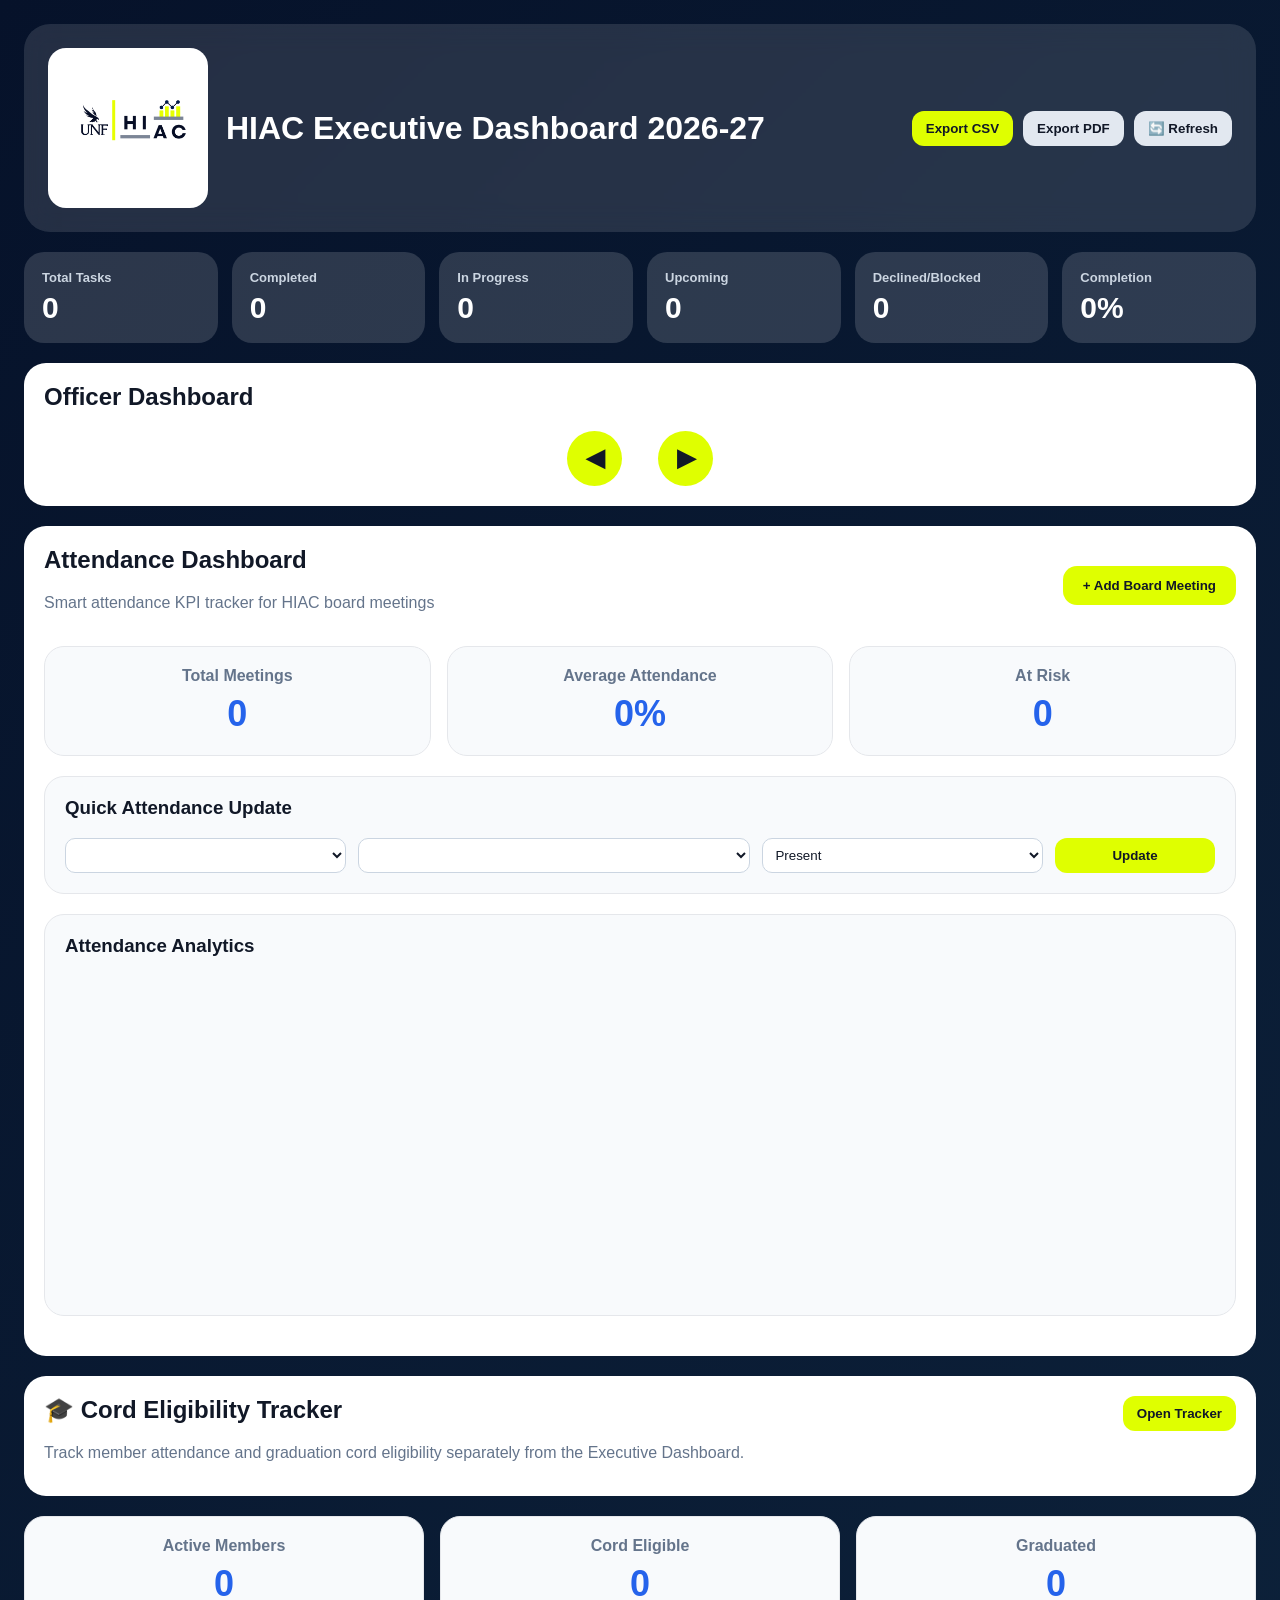
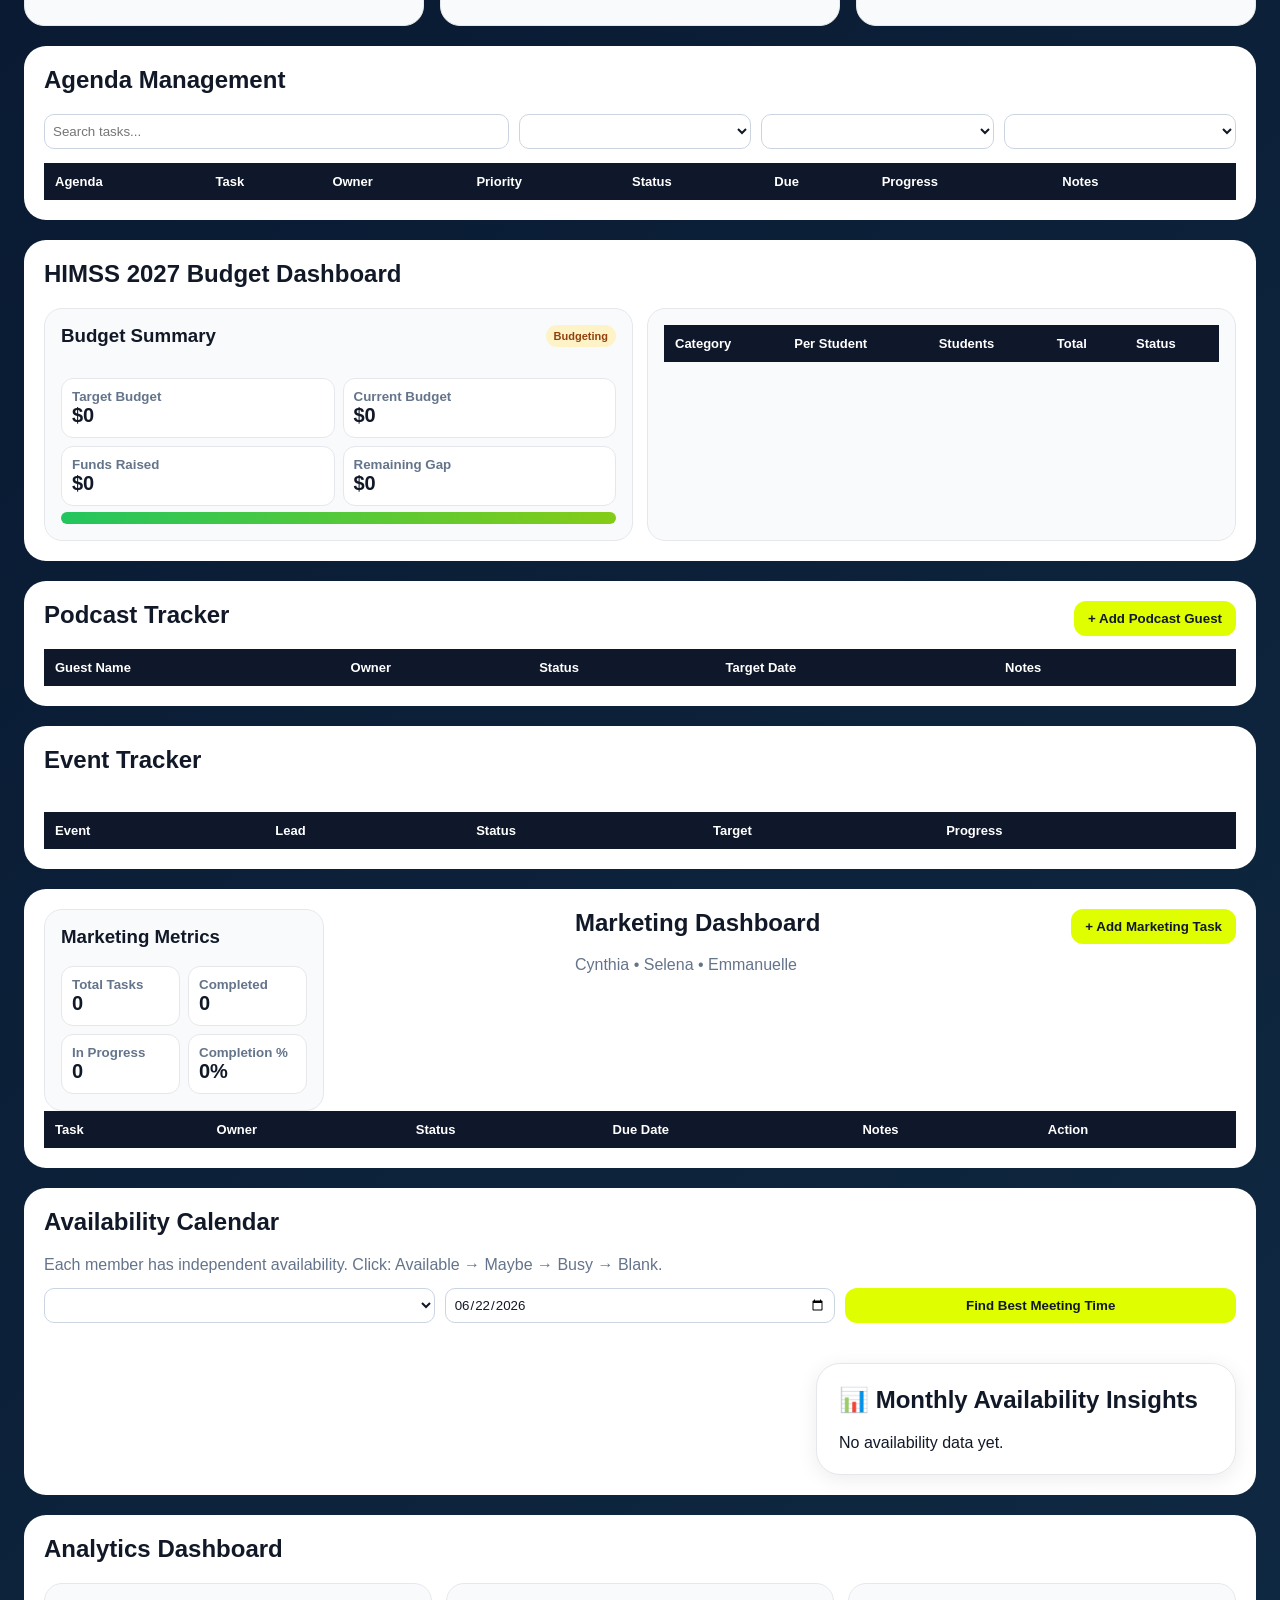
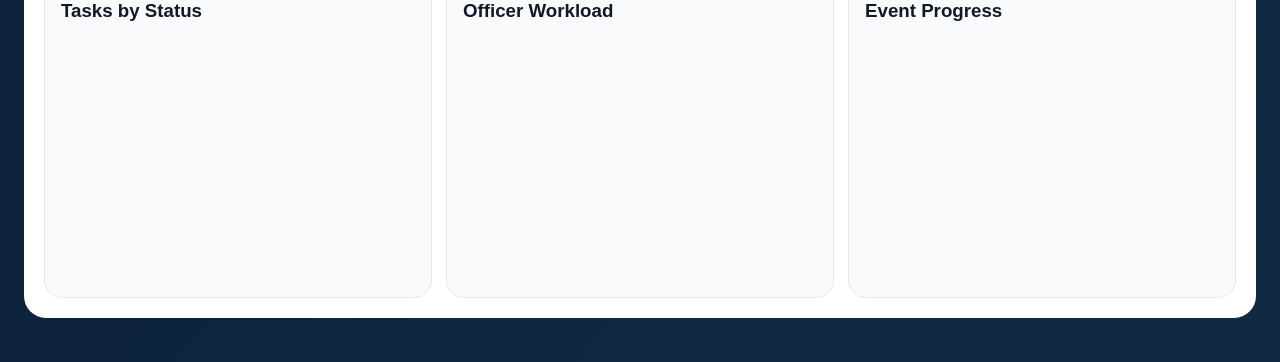
==== index.html @ 5af37a62 "Update index.html" ====
<!DOCTYPE html>
<html>
<head>
<meta charset="UTF-8">
<title>HIAC Executive Dashboard 2026-27</title>
<meta name="viewport" content="width=device-width, initial-scale=1.0">


<style>
:root{
--navy:#06122a;
--navy2:#102a43;
--lime:#dfff00;
--green:#16a34a;
--orange:#f59e0b;
--red:#dc2626;
--blue:#2563eb;
--purple:#7c3aed;
--light:#f8fafc;
--border:#e5e7eb;
--text:#111827;
--muted:#64748b;
}

*{
box-sizing:border-box;
font-family:Segoe UI,Arial,sans-serif;
}

html,
body{
width:100%;
overflow-x:hidden;
}

body{
margin:0;
padding:24px;
background:linear-gradient(135deg,var(--navy),var(--navy2));
color:white;
}

.header{
display:flex;
justify-content:space-between;
align-items:center;
gap:20px;
background:rgba(255,255,255,.12);
border-radius:26px;
padding:24px;
margin-bottom:20px;
backdrop-filter:blur(14px);
}

.brand{
display:flex;
align-items:center;
gap:18px;
}

.logo-img{
width:160px;
max-width:100%;
height:auto;
background:white;
border-radius:18px;
padding:10px;
}

h1{
margin:0;
font-size:32px;
line-height:1.2;
}

h2,
h3{
margin-top:0;
}

.actions{
display:flex;
gap:10px;
flex-wrap:wrap;
}

button{
border:none;
border-radius:12px;
padding:10px 14px;
font-weight:800;
cursor:pointer;
background:var(--lime);
color:#111827;
}

button.gray{
background:#e2e8f0;
}

button.red{
background:#fee2e2;
color:#991b1b;
}

.summary-grid{
display:grid;
grid-template-columns:repeat(auto-fit,minmax(170px,1fr));
gap:14px;
margin-bottom:20px;
}

.summary-card{
background:rgba(255,255,255,.15);
border-radius:20px;
padding:18px;
}

.summary-card span{
display:block;
font-size:13px;
font-weight:700;
color:#cbd5e1;
}

.summary-card strong{
display:block;
font-size:30px;
margin-top:6px;
}

.panel{
background:white;
color:#111827;
border-radius:22px;
padding:20px;
margin-bottom:20px;
overflow-x:auto;
overflow-y:hidden;
}

.sub{
color:#64748b;
margin-bottom:14px;
}

.carousel-wrap{
display:flex;
align-items:center;
justify-content:center;
gap:18px;
width:100%;
}

.nav-btn{
width:55px;
height:55px;
border-radius:50%;
font-size:24px;
flex-shrink:0;
}

.officer-single{
width:100%;
max-width:680px;
background:#f8fafc;
border:1px solid #e5e7eb;
border-radius:24px;
padding:24px;
box-shadow:0 12px 32px rgba(0,0,0,.16);
touch-action:pan-y;
user-select:none;
}

.card-grid{
display:grid;
grid-template-columns:repeat(auto-fit,minmax(280px,1fr));
gap:14px;
}

.card{
background:#f8fafc;
border:1px solid #e5e7eb;
border-radius:18px;
padding:16px;
}

.row{
display:flex;
justify-content:space-between;
gap:10px;
align-items:flex-start;
}

.kpis{
display:grid;
grid-template-columns:repeat(2,1fr);
gap:8px;
margin-top:12px;
}

.kpi{
background:white;
border:1px solid #e5e7eb;
border-radius:12px;
padding:10px;
}

.kpi small{
display:block;
font-weight:700;
color:#64748b;
}

.kpi strong{
font-size:20px;
}

table{
width:100%;
border-collapse:collapse;
}

th{
background:#0f172a;
color:white;
padding:11px;
text-align:left;
font-size:13px;
}

td{
border-bottom:1px solid #e5e7eb;
padding:9px;
font-size:13px;
vertical-align:top;
}

input,
select,
textarea{
width:100%;
padding:8px;
border:1px solid #cbd5e1;
border-radius:10px;
background:white;
color:#111827;
}

textarea{
min-height:44px;
resize:vertical;
}

.badge{
display:inline-block;
padding:5px 8px;
border-radius:999px;
font-size:11px;
font-weight:800;
}

.Completed,
.Published,
.Approved{
background:#dcfce7;
color:#166534;
}

.InProgress,
.Recorded,
.ReadyToPublish,
.Editing,
.Budgeting,
.Fundraising,
.Marketing,
.Reviewing,
.Drafting,
.RegistrationOpen{
background:#fef3c7;
color:#92400e;
}

.NotStarted,
.Upcoming,
.Planning,
.Planned,
.Proposed,
.Discussion,
.Prospect,
.Scheduled,
.OutreachSent,
.Confirmed{
background:#dbeafe;
color:#1e40af;
}

.Declined,
.Blocked,
.Cancelled{
background:#fee2e2;
color:#991b1b;
}

.OnHold,
.AdvisorMeeting,
.Virtual{
background:#ede9fe;
color:#5b21b6;
}

.progress{
height:12px;
background:#e5e7eb;
border-radius:999px;
overflow:hidden;
margin-top:6px;
}

.fill{
height:100%;
background:linear-gradient(90deg,#22c55e,#84cc16);
}

.chart{
height:240px;
display:flex;
align-items:flex-end;
gap:12px;
padding:20px;
background:#f8fafc;
border-radius:18px;
overflow-x:auto;
}

.bar{
background:linear-gradient(180deg,#2563eb,#22c55e);
border-radius:12px 12px 0 0;
min-height:14px;
}

.barcol{
min-width:70px;
font-weight:700;
text-align:center;
color:#111827;
}

.filters{
display:grid;
grid-template-columns:2fr 1fr 1fr 1fr;
gap:10px;
margin-bottom:14px;
}

/* =========================
   ATTENDANCE
========================= */

.attendance-header{
display:flex;
justify-content:space-between;
align-items:center;
gap:20px;
margin-bottom:20px;
}

.meeting-btn{
background:#dfff00;
color:#111827;
font-weight:800;
padding:12px 20px;
border:none;
border-radius:14px;
cursor:pointer;
white-space:nowrap;
}

.attendance-kpi-grid{
display:grid;
grid-template-columns:repeat(3,1fr);
gap:16px;
margin-bottom:20px;
}

.attendance-kpi{
background:#f8fafc;
border:1px solid #e5e7eb;
border-radius:20px;
padding:20px;
text-align:center;
}

.attendance-kpi span{
display:block;
font-weight:700;
color:#64748b;
margin-bottom:8px;
}

.attendance-kpi strong{
font-size:36px;
color:#2563eb;
display:block;
}

.quick-attendance-card,
.attendance-analytics{
background:#f8fafc;
border:1px solid #e5e7eb;
border-radius:20px;
padding:20px;
margin-bottom:20px;
}

.quick-attendance-row{
display:grid;
grid-template-columns:1fr 1.4fr 1fr 160px;
gap:12px;
align-items:center;
}

.quick-attendance-row button{
width:100%;
}

#attendanceChart{
display:flex;
align-items:flex-end;
justify-content:flex-start;
gap:18px;
padding:20px;
min-height:320px;
overflow-x:auto;
}

#attendanceChart .barcol,
#attendanceChart .barcol div,
#attendanceChart .barcol b{
color:#111827 !important;
font-weight:700;
text-align:center;
}

#attendanceChart .barcol{
min-width:100px;
}

/* =========================
   AGENDA DESKTOP/MOBILE SPLIT
========================= */

.mobile-planner{
display:none !important;
}

.desktop-agenda{
display:block !important;
}

.desktop-filters{
display:grid !important;
}



/* =========================
   AVAILABILITY
========================= */

.schedule{
display:grid;
grid-template-columns:105px repeat(7,1fr);
gap:6px;
width:max-content;
min-width:850px;
}

.day,
.time,
.slot{
text-align:center;
padding:8px;
border-radius:9px;
border:1px solid #e5e7eb;
font-size:12px;
}

.day{
background:#0f172a;
color:white;
font-weight:800;
}

.time{
background:#f1f5f9;
font-weight:800;
}

.slot{
cursor:pointer;
background:white;
}

.slot.yes{
background:#dcfce7;
color:#166534;
}

.slot.maybe{
background:#fef3c7;
color:#92400e;
}

.slot.no{
background:#fee2e2;
color:#991b1b;
}

/* =========================
   TABLET
========================= */

@media screen and (max-width:1024px){

body{
padding:16px;
}

.header{
padding:20px;
}

.summary-grid{
grid-template-columns:repeat(2,1fr);
}

.card-grid{
grid-template-columns:1fr;
}

.filters{
grid-template-columns:1fr 1fr;
}

.officer-single{
max-width:100%;
}

.attendance-kpi-grid{
grid-template-columns:repeat(2,1fr);
}

.quick-attendance-row{
grid-template-columns:1fr 1fr;
}

}

/* =========================
   MOBILE
========================= */

@media screen and (max-width:768px){

.agenda-task-card{
background:#050505;
color:white;
border-left:6px solid #dfff00;
border-radius:22px;
padding:16px;
}

body{
padding:10px;
}

.header{
flex-direction:column;
align-items:flex-start;
padding:16px;
gap:12px;
border-radius:20px;
}

.brand{
width:100%;
flex-direction:column;
align-items:flex-start;
gap:10px;
}

.logo-img{
width:80px;
border-radius:14px;
padding:8px;
}

h1{
font-size:22px;
line-height:1.2;
}

.panel{
padding:14px;
border-radius:18px;
overflow-x:auto;
overflow-y:hidden;
}

.actions{
width:100%;
display:grid;
grid-template-columns:1fr;
gap:8px;
}

.actions button,
button{
width:100%;
min-height:42px;
}

.summary-grid{
grid-template-columns:repeat(2,1fr);
gap:10px;
}

.summary-card{
padding:14px;
border-radius:16px;
}

.summary-card strong{
font-size:24px;
}

.carousel-wrap{
gap:8px;
}

.officer-single{
width:100%;
max-width:100%;
padding:14px;
border-radius:18px;
}

.nav-btn{
width:40px;
height:40px;
font-size:16px;
padding:0;
}

.card-grid{
grid-template-columns:1fr;
gap:10px;
}

.row{
flex-direction:column;
align-items:stretch;
width:100%;
}

.kpis{
grid-template-columns:repeat(2,1fr);
}

.filters{
grid-template-columns:1fr;
}

input,
select,
textarea{
font-size:16px;
}

.attendance-header{
flex-direction:column;
align-items:stretch;
gap:12px;
}

.meeting-btn{
width:100%;
}

.attendance-kpi-grid{
grid-template-columns:1fr;
gap:10px;
}

.attendance-kpi{
padding:14px;
}

.attendance-kpi strong{
font-size:24px;
}

.quick-attendance-row{
grid-template-columns:1fr;
}

#attendanceChart{
height:260px;
min-height:260px;
padding:14px;
gap:12px;
overflow-x:auto;
}

#attendanceChart .barcol{
min-width:70px;
font-size:12px;
}

/* =========================
   GOOGLE CALENDAR MOBILE AGENDA
========================= */

.agenda-panel{
padding:0;
overflow:hidden;
background:#f8fafc;
}

.agenda-panel h2{
display:block;
padding:18px 16px 0;
margin:0;
font-size:24px;
color:#111827;
}

.desktop-agenda,
.desktop-filters{
display:none !important;
}

.mobile-planner{
display:block !important;
padding:14px;
background:#f8fafc;
}

.calendar-header{
background:#0a0a0a;
color:#dfff00;
padding:20px;
border-radius:24px;
margin-bottom:14px;
border:2px solid #dfff00;
box-shadow:0 0 20px rgba(223,255,0,.25);
}

.calendar-month{
font-size:22px;
font-weight:900;
}

.calendar-year{
font-size:14px;
opacity:.85;
margin-top:4px;
}

.calendar-week{
display:grid;
grid-template-columns:repeat(7,1fr);
margin-top:16px;
gap:4px;
}

.calendar-week div{
text-align:center;
font-weight:800;
font-size:12px;
opacity:.9;
}

.calendar-grid{
display:grid;
grid-template-columns:repeat(7,1fr);
gap:6px;
margin-top:12px;
}

.calendar-day{
min-height:72px;
aspect-ratio:auto;
background:#111111;
border:1px solid #2a2a2a;
border-radius:14px;
display:flex;
flex-direction:column;
align-items:center;
justify-content:center;
font-size:12px;
font-weight:800;
color:#ffffff;
position:relative;
cursor:pointer;
transition:.2s;
}
.calendar-day{
align-items:flex-start;
justify-content:flex-start;
padding:8px;
}
   
.calendar-day:hover{
border-color:#dfff00;
transform:translateY(-2px);
}

.calendar-day:hover{
transform:translateY(-1px);
}

.calendar-day.has-task{
background:#161616;
border:2px solid #dfff00;
box-shadow:0 0 10px rgba(223,255,0,.25);
}
.calendar-day.today{
background:#dfff00;
color:#000000;
font-weight:900;
}
.calendar-day small{
position:absolute;
right:4px;
bottom:4px;
min-width:18px;
height:18px;
border-radius:999px;
background:#dfff00;
color:#000;
font-size:10px;
font-weight:900;
display:flex;
align-items:center;
justify-content:center;
}

.agenda-task-list{
margin-top:18px;
display:flex;
flex-direction:column;
gap:12px;
}

.agenda-task-list h3{
margin:0;
font-size:18px;
color:#111827;
}

.agenda-task-card{
background:#111111;
color:white;
border-radius:18px;
padding:14px;
border-left:6px solid #dfff00;
box-shadow:0 4px 12px rgba(0,0,0,.25);
}

.agenda-task-card h4{
margin:0 0 8px;
font-size:16px;
font-weight:800;
color:#dfff00;
}

.agenda-task-meta{
font-size:13px;
color:#cbd5e1;
line-height:1.6;
margin-bottom:10px;
}

.agenda-task-status{
display:inline-block;
padding:5px 10px;
border-radius:999px;
background:#dfff00;
color:#000;
font-size:11px;
font-weight:900;
}

.agenda-task-card{
display:flex;
flex-direction:column;
gap:10px;
}

.agenda-task-edit{
display:flex;
flex-direction:column;
gap:8px;
margin-top:12px;
}

.agenda-task-edit label{
font-size:12px;
font-weight:800;
color:#dfff00;
text-transform:uppercase;
letter-spacing:.5px;
}

.agenda-task-edit input,
.agenda-task-edit select,
.agenda-task-edit textarea{
width:100%;
background:#ffffff;
color:#111827;
border-radius:12px;
padding:10px;
border:none;
font-size:14px;
}

.agenda-task-edit textarea{
min-height:70px;
resize:vertical;
}

.progress-value{
text-align:center;
font-weight:800;
color:#dfff00;
font-size:14px;
}

.agenda-task-edit input[type="range"]{
padding:0;
background:transparent;
}

.agenda-task-actions{
display:grid;
grid-template-columns:1fr 1fr;
gap:8px;
margin-top:10px;
}

.agenda-task-actions button{
width:100%;
font-size:13px;
min-height:38px;
}

.schedule{
display:grid !important;
grid-template-columns:105px repeat(7,1fr) !important;
gap:6px;
width:max-content;
min-width:850px;
}

#statusChart,
#workloadChart,
#eventChart,
#attendanceChart{
overflow-x:auto;
}

}
.planner-fab{
position:fixed;
bottom:85px;
right:20px;
width:62px;
height:62px;
border-radius:50%;
background:#dfff00;
color:#000;
font-size:34px;
font-weight:900;
border:none;
box-shadow:0 0 20px rgba(223,255,0,.35);
z-index:999;
}
.planner-fab:hover{
transform:scale(1.05);
}

.calendar-nav{
display:flex;
justify-content:space-between;
align-items:center;
margin-bottom:15px;
}

.month-btn{
width:42px;
height:42px;
border-radius:50%;
background:#dfff00;
color:#000;
font-size:18px;
font-weight:900;
border:none;
}

#cordTable input{
min-width:70px;
}

#graduatedTable td,
#cordTable td{
font-size:12px;
}

#cordTable,
#graduatedTable{
overflow-x:auto;
}
/* =========================
   SMALL PHONES
========================= */

@media screen and (max-width:480px){

body{
padding:8px;
}

.logo-img{
width:65px;
}

h1{
font-size:18px;
}

.summary-grid{
grid-template-columns:1fr;
}

.summary-card strong{
font-size:20px;
}

.kpis{
grid-template-columns:1fr;
}

.calendar-header{
padding:16px;
border-radius:20px;
}

.calendar-month{
font-size:20px;
}

.calendar-week div{
font-size:11px;
}

.calendar-grid{
gap:5px;
}

.calendar-day{
border-radius:10px;
font-size:11px;
}

.agenda-task-edit{
grid-template-columns:1fr;
}

.agenda-task-edit textarea{
grid-column:1;
}

.agenda-task-actions{
grid-template-columns:1fr;
}

#attendanceChart .barcol,
#statusChart .barcol,
#workloadChart .barcol,
#eventChart .barcol{
min-width:70px;
}

}

/* =========================
   PRINT
========================= */

@media print{

.actions,
button{
display:none !important;
}

body{
background:white !important;
color:black !important;
padding:0;
}

.header{
background:white !important;
color:black !important;
box-shadow:none;
}

.panel{
break-inside:avoid;
overflow:visible;
}

.mobile-planner{
display:none !important;
}

.desktop-agenda{
display:block !important;
}

table{
display:table;
white-space:normal;
overflow:visible;
}

thead{
display:table-header-group !important;
}

tr{
display:table-row !important;
}

td,
th{
display:table-cell !important;
}

}
#availabilitySummaryCard{

margin-top:20px;
padding:20px;
background:white;
border-radius:20px;
box-shadow:0 4px 20px rgba(0,0,0,.08);

}

#availabilitySummary h4{

margin:16px 0 10px;

}

#availabilitySummary ul{

margin:0;
padding-left:20px;

}

#availabilitySummary li{

margin-bottom:8px;

}
/* ==========================================
   AVAILABILITY LAYOUT
========================================== */

.availability-layout{

display:flex;
gap:24px;
align-items:flex-start;
margin-top:20px;

}

/* ==========================================
   CALENDAR
========================================== */

.schedule-wrapper{

flex:2;
min-width:0;

}

.schedule{

overflow-x:auto;

}

/* ==========================================
   INSIGHTS CARD
========================================== */

#availabilitySummaryCard{

flex:1;
min-width:320px;
max-width:420px;

background:white;
border-radius:24px;

padding:22px;

box-shadow:
0 4px 20px rgba(0,0,0,.08);

position:sticky;
top:20px;

}

#availabilitySummaryCard h3{

margin-top:0;
margin-bottom:20px;

font-size:24px;
font-weight:700;

}

#availabilitySummary h4{

margin-top:20px;
margin-bottom:12px;

font-size:18px;
font-weight:700;

}

#availabilitySummary ul{

margin:0;
padding-left:22px;

}

#availabilitySummary li{

margin-bottom:12px;
line-height:1.5;

}

/* ==========================================
   MOBILE
========================================== */

@media(max-width:1200px){

.availability-layout{

flex-direction:column;

}

.schedule-wrapper{

width:100%;

}

#availabilitySummaryCard{

width:100%;
max-width:none;
min-width:unset;

position:static;

}

}

@media(max-width:768px){

#availabilitySummaryCard{

padding:18px;

}

#availabilitySummaryCard h3{

font-size:20px;

}

#availabilitySummary h4{

font-size:16px;

}

}
</style>
</head>

<body>

<div class="header">
<div class="brand">
<img src="assets/UNF HIAC Logo & Announcement - 3 (1).png" class="logo-img">
<div>
<h1>HIAC Executive Dashboard 2026-27</h1>
</div>
</div>
<div class="actions">
<button onclick="exportCSV()">Export CSV</button>
<button onclick="window.print()" class="gray">Export PDF</button>
<button onclick="location.reload()" class="gray">🔄 Refresh</button>
</div>
</div>

<div class="summary-grid">
<div class="summary-card"><span>Total Tasks</span><strong id="totalTasks">0</strong></div>
<div class="summary-card"><span>Completed</span><strong id="completedTasks">0</strong></div>
<div class="summary-card"><span>In Progress</span><strong id="progressTasks">0</strong></div>
<div class="summary-card"><span>Upcoming</span><strong id="upcomingTasks">0</strong></div>
<div class="summary-card"><span>Declined/Blocked</span><strong id="declinedTasks">0</strong></div>
<div class="summary-card"><span>Completion</span><strong id="completionRate">0%</strong></div>
</div>

<div class="panel">
<h2>Officer Dashboard</h2>
<div class="carousel-wrap">
<button class="nav-btn" onclick="prevOfficer()">◀</button>
<div id="officerCards"></div>
<button class="nav-btn" onclick="nextOfficer()">▶</button>
</div>
</div>



<div class="panel">

<div class="attendance-header">
<div>
<h2>Attendance Dashboard</h2>
<p class="sub">Smart attendance KPI tracker for HIAC board meetings</p>
</div>

<button class="meeting-btn" onclick="addMeeting()">
+ Add Board Meeting
</button>
</div>

<div class="attendance-kpi-grid">

<div class="attendance-kpi">
<span>Total Meetings</span>
<strong id="meetingCount">0</strong>
</div>

<div class="attendance-kpi">
<span>Average Attendance</span>
<strong id="attendanceAvg">0%</strong>
</div>

<div class="attendance-kpi">
<span>At Risk</span>
<strong id="atRiskCount">0</strong>
</div>

</div>

<div class="quick-attendance-card">
<h3>Quick Attendance Update</h3>

<div class="quick-attendance-row">
<select id="quickMeeting"></select>
<select id="quickOfficer"></select>
<select id="quickStatus">
<option>Present</option>
<option>Absent</option>
<option>Excused</option>
<option>Virtual</option>
<option>Advisor Meeting</option>
<option>N/A</option>
</select>

<button onclick="quickUpdateAttendance()">Update</button>
</div>
</div>

<div class="attendance-analytics">
<h3>Attendance Analytics</h3>
<div id="attendanceChart"></div>
</div>

</div>

<div class="panel">

<div class="row">

<div>

<h2>
🎓 Cord Eligibility Tracker
</h2>

<p class="sub">

Track member attendance and graduation cord eligibility separately from the Executive Dashboard.

</p>

</div>

<button
class="lime"
onclick="
window.open(
'cord_tracker.html',
'_blank'
)
">

Open Tracker

</button>

</div>

</div>
   

<div class="attendance-kpi-grid">

<div class="attendance-kpi">
<span>Active Members</span>
<strong id="activeMemberCount">0</strong>
</div>

<div class="attendance-kpi">
<span>Cord Eligible</span>
<strong id="eligibleMemberCount">0</strong>
</div>

<div class="attendance-kpi">
<span>Graduated</span>
<strong id="graduatedMemberCount">0</strong>
</div>

</div>

<!-- CLOSE KPI GRID -->

<div class="panel agenda-panel">

<h2>Agenda Management</h2>

<div class="filters desktop-filters">

<input
id="search"
placeholder="Search tasks..."
onkeyup="renderTasks()"
>

<select
id="agendaFilter"
onchange="renderTasks()">
</select>

<select
id="ownerFilter"
onchange="renderTasks()">
</select>

<select
id="statusFilter"
onchange="renderTasks()">
</select>

</div>

<!-- Desktop Table -->

<div class="desktop-agenda">

<table>

<thead>
<tr>
<th>Agenda</th>
<th>Task</th>
<th>Owner</th>
<th>Priority</th>
<th>Status</th>
<th>Due</th>
<th>Progress</th>
<th>Notes</th>
<th></th>
</tr>
</thead>

<tbody id="taskTable"></tbody>

</table>

</div>

<!-- Mobile Planner -->

<div
class="mobile-planner"
id="agendaPlanner">
</div>

</div>

<div class="panel">
<h2>HIMSS 2027 Budget Dashboard</h2>
<div class="card-grid">
<div class="card">
<div class="row"><h3>Budget Summary</h3><span class="badge Budgeting">Budgeting</span></div>
<div class="kpis">
<div class="kpi"><small>Target Budget</small><strong id="targetBudget">$0</strong></div>
<div class="kpi"><small>Current Budget</small><strong id="currentBudget">$0</strong></div>
<div class="kpi"><small>Funds Raised</small><strong id="fundsRaised">$0</strong></div>
<div class="kpi"><small>Remaining Gap</small><strong id="remainingGap">$0</strong></div>
</div>
<div class="progress"><div class="fill" id="budgetFill"></div></div>
</div>
<div class="card">
<table>
<thead><tr><th>Category</th><th>Per Student</th><th>Students</th><th>Total</th><th>Status</th></tr></thead>
<tbody id="himssBody"></tbody>
</table>
</div>
</div>
</div>

<div class="panel">
<div class="row">
<div>
<h2>Podcast Tracker</h2>
</div>
<button onclick="addPodcast()">+ Add Podcast Guest</button>
</div>
<table>
<thead><tr><th>Guest Name</th><th>Owner</th><th>Status</th><th>Target Date</th><th>Notes</th><th></th></tr></thead>
<tbody id="podcastTable"></tbody>
</table>
</div>

<div class="panel">
<h2>Event Tracker</h2>
<div class="card-grid" id="eventCards"></div><br>
<table>
<thead><tr><th>Event</th><th>Lead</th><th>Status</th><th>Target</th><th>Progress</th></tr></thead>
<tbody id="eventTable"></tbody>
</table>
</div>

<div class="panel">

<div class="row">

<div class="card-grid">

<div class="card">

<h3>Marketing Metrics</h3>

<div class="kpis">

<div class="kpi">
<small>Total Tasks</small>
<strong id="marketingTotal">0</strong>
</div>

<div class="kpi">
<small>Completed</small>
<strong id="marketingCompleted">0</strong>
</div>

<div class="kpi">
<small>In Progress</small>
<strong id="marketingProgress">0</strong>
</div>

<div class="kpi">
<small>Completion %</small>
<strong id="marketingRate">0%</strong>
</div>

</div>

</div>

</div>

<div>
<h2>Marketing Dashboard</h2>
<p class="sub">
Cynthia • Selena • Emmanuelle
</p>
</div>

<button onclick="addMarketingTask()">
+ Add Marketing Task
</button>

</div>

<table>

<thead>
<tr>
<th>Task</th>
<th>Owner</th>
<th>Status</th>
<th>Due Date</th>
<th>Notes</th>
<th>Action</th>
</tr>
</thead>

<tbody id="marketingTable">
</tbody>

</table>

</div>

<div class="panel">

<h2>Availability Calendar</h2>

<p class="sub">
Each member has independent availability.
Click: Available → Maybe → Busy → Blank.
</p>

<div
class="filters"
style="grid-template-columns:1fr 1fr 1fr">

<select
id="availabilityPerson"
onchange="
renderSchedule();
renderAvailabilitySummary();
">
</select>

<input
type="date"
id="scheduleWeek"
value="2026-06-22"
onchange="renderSchedule()">

<button
onclick="findBestTime()">
Find Best Meeting Time
</button>

</div>

<div class="availability-layout">

    <!-- CALENDAR SIDE -->

    <div class="schedule-wrapper">

        <div
        class="schedule"
        id="scheduleGrid">
        </div>

        <p
        id="bestTime"
        class="sub"
        style="margin-top:15px;">
        </p>

    </div>

    <!-- INSIGHTS SIDE -->

    <div
    class="card"
    id="availabilitySummaryCard">

        <h3>
        📊 Monthly Availability Insights
        </h3>

        <div id="availabilitySummary">

            No availability data yet.

        </div>

    </div>

</div>

</div>
<div class="panel">
<h2>Analytics Dashboard</h2>
<div class="card-grid">
<div class="card"><h3>Tasks by Status</h3><div class="chart" id="statusChart"></div></div>
<div class="card"><h3>Officer Workload</h3><div class="chart" id="workloadChart"></div></div>
<div class="card"><h3>Event Progress</h3><div class="chart" id="eventChart"></div></div>
</div>
</div>

<script>
const API_URL =
"https://script.google.com/macros/s/AKfycbzeopu9kln5zjYtCK3hqsetHzHKI2j2i4LEFBYkdL5jaIhWGPr0xpFXuWlgyqZhm5CPzw/exec";

function cleanDate(date){

if(!date){
return "";
}

return String(date).split("T")[0];

}
async function loadSheet(sheet){

const response =
await fetch(
`${API_URL}?action=${sheet}`
);

return await response.json();

}

async function saveSheet(
sheet,
data
){

await fetch(API_URL,{
method:"POST",
body:JSON.stringify({
sheet:sheet,
data:data
})
});

}
const officers=["Agrani Sinha","Khanh Linh Lieu","Isabella Panya","Cynthia Simmons","Selena Hernandez","Emmanuelle Vinson","Kay Thiemann","All Officers"];
const officerInfo={
"Agrani Sinha":["President","Full Year"],
"Khanh Linh Lieu":["Vice President","Full Year"],
"Isabella Panya":["Treasurer","Full Year"],
"Cynthia Simmons":["Marketing Chair","Full Year"],
"Selena Hernandez":["Marketing Assistant","Fall"],
"Emmanuelle Vinson":["Marketing Assistant","Spring"],
"Kay Thiemann":["Faculty Advisor","Advisor"]
};

let members = [];
let graduatedMembers = [];
let currentOfficerIndex = 0;

let plannerMonth =
new Date().getMonth();

let plannerYear =
new Date().getFullYear();

let dragTask = null;

const priorities = [
"Low",
"Medium",
"High",
"Critical"
];

const taskStatuses = [
"Not Started",
"In Progress",
"Completed",
"On Hold",
"Declined",
"Blocked"
];

let meetings = [];

let agendas = [...meetings];
function normalizeMeetingLists(){

if(
!Array.isArray(meetings) ||
meetings.length===0
){

meetings=[
"Board #1",
"Board #2",
"Board #3",
"Strategic Planning"
];

}

agendas=[...meetings];

}

let tasks = [];

let attendance = [];

let podcasts = [];

let events = [];


let marketing = [];

let himss = [];

let schedule = {};





async function save(){

await saveSheet(
"Tasks",
tasks
);

await saveSheet(
"Attendance",
attendance
);

await saveSheet(
"Meetings",
meetings.map(m=>({
meetingName:m
}))
);

await saveSheet(
"Podcasts",
podcasts
);

await saveSheet(
"Events",
events
);

await saveSheet(
"Marketing",
marketing
);

await saveSheet(
"HIMSSBudget",
himss
);

await saveSheet(
"Availability",
Object.entries(schedule).map(
([key,value])=>{

const parts =
key.split("_");

return {

person:
parts[0],

date:
parts[1],

day:
parts[2],

time:
parts.slice(3).join("_"),

status:
value

};

})
);

await saveSheet(
"Members",
members
);

await saveSheet(
"GraduatedMembers",
graduatedMembers
);

}

function renderMarketingMetrics(){

let total=
marketing.length;

let completed=
marketing.filter(
m=>m.status==="Completed"
).length;

let progress=
marketing.filter(
m=>
m.status==="Drafting" ||
m.status==="Reviewing" ||
m.status==="Scheduled"
).length;

marketingTotal.innerText=total;

marketingCompleted.innerText=completed;

marketingProgress.innerText=progress;

marketingRate.innerText=
total
?
Math.round(
(completed/total)*100
)+"%"
:
"0%";

}

function option(list,current){return list.map(x=>`<option ${x===current?"selected":""}>${x}</option>`).join("")}
function clean(x){return String(x).replaceAll(" ","")}

function syncAgendaMeetings(){

tasks.forEach(task=>{

if(task.agenda==="First Board Meeting")
task.agenda="Board #1";

if(task.agenda==="Second Board Meeting")
task.agenda="Board #2";

if(task.agenda==="Third Board Meeting")
task.agenda="Board #3";

});

agendas=[...meetings];

}

function initFilters(){

normalizeMeetingLists();

agendaFilter.innerHTML =
'<option>All Agendas</option>' +
meetings.map(m=>`
<option>${m}</option>
`).join("");

ownerFilter.innerHTML =
'<option>All Owners</option>' +
option(officers,"");

statusFilter.innerHTML =
'<option>All Statuses</option>' +
option(taskStatuses,"");

availabilityPerson.innerHTML =
option(Object.keys(officerInfo),"Agrani Sinha");

}

//----------------------------------
// CORD TRACKER SUMMARY
//----------------------------------


function renderCordSummary(){

if(!Array.isArray(members)){
members=[];
}

if(!Array.isArray(graduatedMembers)){
graduatedMembers=[];
}

const active =
members.length;

const graduated =
graduatedMembers.length;

const eligible =
members.filter(m=>{

const attended =
Number(m.eventsAttended || 0);

const total =
Number(m.eligibleEvents || 0);

if(total===0){
return false;
}

return attended/total >= 0.5;

}).length;

const activeEl =
document.getElementById("activeMemberCount");

const eligibleEl =
document.getElementById("eligibleMemberCount");

const graduatedEl =
document.getElementById("graduatedMemberCount");

if(activeEl){
activeEl.innerText=active;
}

if(eligibleEl){
eligibleEl.innerText=eligible;
}

if(graduatedEl){
graduatedEl.innerText=graduated;
}

}
function renderAll(){

renderCordSummary();

normalizeMeetingLists();
syncAgendaMeetings();

renderStats();
renderOfficers();
renderAttendance();

renderTasks();
renderAgendaPlanner();
renderPodcasts();
renderEvents();
renderMarketing();
renderMarketingMetrics();
renderHIMSS();
renderAnalytics();
renderSchedule();

}

function renderStats(){
let total=tasks.length;
let completed=tasks.filter(t=>t.status==="Completed").length;
let progress=tasks.filter(t=>t.status==="In Progress").length;
let upcoming=tasks.filter(t=>["Not Started","On Hold"].includes(t.status)).length;
let declined=tasks.filter(t=>["Declined","Blocked"].includes(t.status)).length;
totalTasks.innerText=total;completedTasks.innerText=completed;progressTasks.innerText=progress;upcomingTasks.innerText=upcoming;declinedTasks.innerText=declined;
completionRate.innerText=total?Math.round(completed/total*100)+"%":"0%";
}

function attendancePercent(a){

let vals = meetings.map(
m=>a[m]
);

let eligible=0;

let present=0;

vals.forEach(v=>{

if(

[
"Present",
"Absent",
"Excused",
"Virtual",
"Advisor Meeting"
]

.includes(v)

){

eligible++;

if(
v==="Present" ||
v==="Virtual"
){

present++;

}
if(
v==="Advisor Meeting"
){
present++;
}
if(
v==="Excused"
){

present+=0.5;

}

}

});

return eligible
?
Math.round(
present/eligible*100
)
:
"N/A";

}

function renderOfficers(){
let names=Object.keys(officerInfo);
let name=names[currentOfficerIndex];
let related=tasks.filter(t=>t.owner===name||t.owner==="All Officers");
let done=related.filter(t=>t.status==="Completed").length;
let active=related.filter(t=>t.status==="In Progress").length;
let upcoming=related.filter(t=>t.status==="Not Started").length;
let att=attendancePercent(attendance.find(a=>a.name===name)||{});
let rate=related.length?Math.round(done/related.length*100):0;
let workload=related.length>8?"High":related.length>4?"Medium":"Low";
officerCards.innerHTML=`
<div class="officer-single">
<div class="row"><div><h2>${name}</h2><p>${officerInfo[name][0]}</p></div><span class="badge Planned">${officerInfo[name][1]}</span></div>
<div class="progress"><div class="fill" style="width:${rate}%"></div></div>
<div class="kpis">
<div class="kpi"><small>Assigned</small><strong>${related.length}</strong></div>
<div class="kpi"><small>Completed</small><strong>${done}</strong></div>
<div class="kpi"><small>In Progress</small><strong>${active}</strong></div>
<div class="kpi"><small>Upcoming</small><strong>${upcoming}</strong></div>
<div class="kpi"><small>Attendance</small><strong>${att}${att==="N/A"?"":"%"}</strong></div>
<div class="kpi"><small>Workload</small><strong>${workload}</strong></div>
</div>
<p class="sub">Officer ${currentOfficerIndex+1} of ${names.length}</p>
</div>`;
}

function nextOfficer(){let total=Object.keys(officerInfo).length;currentOfficerIndex=(currentOfficerIndex+1)%total;renderOfficers()}
function prevOfficer(){let total=Object.keys(officerInfo).length;currentOfficerIndex=(currentOfficerIndex-1+total)%total;renderOfficers()}

let startX=0;
document.addEventListener("touchstart",e=>{startX=e.changedTouches[0].clientX});
document.addEventListener("touchend",e=>{
let endX=e.changedTouches[0].clientX;
if(startX-endX>50)nextOfficer();
if(endX-startX>50)prevOfficer();
});



function getMissedStreak(person){

let streak = 0;

for(
let i = meetings.length - 1;
i >= 0;
i--
){

if(
person[meetings[i]]
=== "Absent"
){

streak++;

}else{

break;

}

}

return streak;

}
   
function addMeeting(){

const meetingName =
prompt("Enter Board Meeting Name");

if(!meetingName) return;

const cleanName =
meetingName.trim();

if(meetings.includes(cleanName)){
alert("Meeting already exists");
return;
}

meetings.push(cleanName);

attendance.forEach(person=>{

person[cleanName]="N/A";

});

tasks.forEach(task=>{

if(!meetings.includes(task.agenda)){
task.agenda=meetings[0];
}

});

agendas=[...meetings];


save();

initFilters();

renderAll();

}


function renderQuickAttendance(){

quickMeeting.innerHTML =
option(meetings,quickMeeting.value || meetings[0]);

quickOfficer.innerHTML =
attendance.map(a=>`
<option ${a.name===quickOfficer.value?"selected":""}>
${a.name}
</option>
`).join("");

}

function quickUpdateAttendance(){

let meeting =
quickMeeting.value;

let officer =
quickOfficer.value;

let status =
quickStatus.value;

let person =
attendance.find(
a=>a.name===officer
);

if(!person) return;

person[meeting] = status;

save();

renderAll();

}
   
function renderAttendance(){

meetingCount.innerText =
meetings.length;

let avg =
attendance
.map(a=>attendancePercent(a))
.filter(x=>x!=="N/A");

attendanceAvg.innerText =
avg.length
?
Math.round(
avg.reduce((a,b)=>a+b,0)
/avg.length
)+"%"
:
"0%";

let atRisk =
attendance.filter(a=>{

let pct =
attendancePercent(a);

return pct!=="N/A" && pct<75;

}).length;

atRiskCount.innerText =
atRisk;

attendanceChart.innerHTML="";

attendance.forEach(a=>{

let pct =
attendancePercent(a);

let h =
pct==="N/A"
?
25
:
Math.max(
25,
pct*2.4
);

attendanceChart.innerHTML += `

<div class="barcol">

<div
class="bar"
style="
height:${h}px
">
</div>

<div>
${a.name.split(" ")[0]}
</div>

<b>
${pct==="N/A"?"N/A":pct+"%"}
</b>

</div>

`;

});

normalizeMeetingLists();

quickMeeting.innerHTML =
meetings.map(m=>`
<option>${m}</option>
`).join("");

quickOfficer.innerHTML =
attendance.map(a=>`
<option>${a.name}</option>
`).join("");

}
function renderTasks(){
taskTable.innerHTML="";
let s=search.value.toLowerCase(),af=agendaFilter.value,of=ownerFilter.value,sf=statusFilter.value;
tasks.filter(t=>(t.task+t.owner+t.agenda+t.notes).toLowerCase().includes(s)&&(af==="All Agendas"||t.agenda===af)&&(of==="All Owners"||t.owner===of)&&(sf==="All Statuses"||t.status===sf)).forEach(t=>{
let i=tasks.indexOf(t);
taskTable.innerHTML+=`
<tr>
<td><select onchange="tasks[${i}].agenda=this.value;save();renderAll()">${option(meetings,t.agenda)}</select></td>
<td contenteditable="true" onblur="tasks[${i}].task=this.innerText;save()">${t.task}</td>
<td><select onchange="tasks[${i}].owner=this.value;save();renderAll()">${option(officers,t.owner)}</select></td>
<td><select onchange="tasks[${i}].priority=this.value;save();renderAll()">${option(priorities,t.priority)}</select></td>
<td><select onchange="tasks[${i}].status=this.value;if(this.value==='Completed'){tasks[${i}].progress=100};save();renderAll()">${option(taskStatuses,t.status)}</select></td>
<td><input type="date" value="${t.due}" onchange="tasks[${i}].due=this.value;save();renderAll()"></td>
<td><input type="range" value="${t.progress}" min="0" max="100" onchange="tasks[${i}].progress=parseInt(this.value);save();renderAll()"><div class="progress"><div class="fill" style="width:${t.progress}%"></div></div>${t.progress}%</td>
<td><textarea onblur="tasks[${i}].notes=this.value;save()">${t.notes}</textarea></td>
<td><button class="red" onclick="tasks.splice(${i},1);save();renderAll()">Delete</button></td>
</tr>`;
});
}
let selectedPlannerDate =
new Date()
.toISOString()
.split("T")[0];

function renderAgendaPlanner(){

const planner =
document.getElementById(
"agendaPlanner"
);

if(!planner) return;

const month =
plannerMonth;

const year =
plannerYear;

const monthName =
new Date(
year,
month
).toLocaleString(
"default",
{
month:"long"
}
);

const firstDay =
new Date(
year,
month,
1
).getDay();

const daysInMonth =
new Date(
year,
month+1,
0
).getDate();

const todayString =
new Date()
.toISOString()
.split("T")[0];

planner.innerHTML = `

<div class="calendar-header">

<div class="calendar-nav">

<button
class="month-btn"
onclick="changeMonth(-1)">
◀
</button>

<div>

<div class="calendar-month">
${monthName}
</div>

<div class="calendar-year">
${year}
</div>

</div>

<button
class="month-btn"
onclick="changeMonth(1)">
▶
</button>

</div>

<div class="calendar-week">

<div>S</div>
<div>M</div>
<div>T</div>
<div>W</div>
<div>T</div>
<div>F</div>
<div>S</div>

</div>

<div
class="calendar-grid"
id="calendarGrid">
</div>

</div>

<div
class="agenda-task-list"
id="agendaTaskList">
</div>

<button
class="planner-fab"
onclick="plannerAddTask()">
+
</button>

`;

const grid =
document.getElementById(
"calendarGrid"
);

for(
let i=0;
i<firstDay;
i++
){

grid.innerHTML +=
"<div></div>";

}

for(
let day=1;
day<=daysInMonth;
day++
){

const dateString =
`${year}-${String(month+1).padStart(2,'0')}-${String(day).padStart(2,'0')}`;

const taskCount =
tasks.filter(
t=>t.due===dateString
).length;

grid.innerHTML += `

<div
class="
calendar-day
${dateString===todayString?'today':''}
${taskCount?'has-task':''}
"
onclick="
selectedPlannerDate='${dateString}';
showPlannerTasks('${dateString}')
"

ondragover="
event.preventDefault()
"

ondrop="
moveTask('${dateString}')
"
>

${day}

${taskCount
?
`<small>${taskCount}</small>`
:
""
}

</div>

`;

}

if(
!selectedPlannerDate
){

selectedPlannerDate =
todayString;

}

showPlannerTasks(
selectedPlannerDate
);

}

function changeMonth(direction){

plannerMonth += direction;

if(plannerMonth < 0){

plannerMonth = 11;

plannerYear--;

}

if(plannerMonth > 11){

plannerMonth = 0;

plannerYear++;

}

renderAgendaPlanner();

showPlannerTasks(
`${plannerYear}-${String(plannerMonth+1).padStart(2,'0')}-01`
);

}

function moveTask(date){

if(dragTask===null)
return;

tasks[dragTask].due =
date;

save();

renderAll();

showPlannerTasks(date);

dragTask = null;

}
   
function plannerAddTask(){

tasks.unshift({
agenda:"Strategic Planning",
task:"New Task",
owner:"Agrani Sinha",
priority:"Medium",
status:"Not Started",
due:selectedPlannerDate,
progress:0,
notes:""
});

save();
renderAll();
showPlannerTasks(selectedPlannerDate);

}
   
function showPlannerTasks(date){

const box =
document.getElementById(
"agendaTaskList"
);

if(!box) return;

const dayTasks =
tasks.filter(
t=>t.due===date
);

box.innerHTML = `

<h3>
📅 ${date}
</h3>

`;

if(dayTasks.length===0){

box.innerHTML += `

<div class="agenda-task-card">

No agenda items scheduled.

</div>

`;

return;

}

dayTasks.forEach(task=>{

const i =
tasks.indexOf(task);

box.innerHTML += `

<div
class="agenda-task-card"
draggable="true"
ondragstart="
dragTask=${i}
">

<div class="row">

<h4>

${task.task}

</h4>

<button
class="red"
onclick="

if(
confirm(
'Delete this task?'
)
){

tasks.splice(
${i},
1
);

save();

renderAll();

showPlannerTasks(
selectedPlannerDate
);

}

">

Delete

</button>

</div>

<div class="agenda-task-meta">

👤 ${task.owner}<br>

📌 ${task.priority}<br>

📅 ${task.due}<br>

📋 ${task.agenda}

</div>

<div class="agenda-task-status">

${task.status}

</div>

<div class="agenda-task-edit">

<label>
Task
</label>

<input
value="${task.task}"
onchange="
tasks[${i}].task=this.value;
save();
renderAll();
">

<label>
Meeting
</label>

<select
onchange="
tasks[${i}].agenda=this.value;
save();
renderAll();
">

${option(
meetings,
task.agenda
)}

</select>

<label>
Assigned To
</label>

<select
onchange="
tasks[${i}].owner=this.value;
save();
renderAll();
">

${option(
officers,
task.owner
)}

</select>

<label>
Priority
</label>

<select
onchange="
tasks[${i}].priority=this.value;
save();
renderAll();
">

${option(
priorities,
task.priority
)}

</select>

<label>
Status
</label>

<select
onchange="

tasks[${i}].status=
this.value;

if(
this.value==='Completed'
){
tasks[${i}].progress=100;
}

save();

renderAll();

">

${option(
taskStatuses,
task.status
)}

</select>

<label>
Due Date
</label>

<input
type="date"
value="${task.due}"
onchange="

tasks[${i}].due=
this.value;

save();

renderAll();

showPlannerTasks(
selectedPlannerDate
);

">

<label>
Progress
(${task.progress}%)
</label>

<input
type="range"
min="0"
max="100"
value="${task.progress}"
oninput="

tasks[${i}].progress=
parseInt(
this.value
);

this.nextElementSibling.innerText=
this.value+'%';

save();

renderAll();

">

<div
class="progress-value">

${task.progress}%

</div>

<label>
Notes
</label>

<textarea
onchange="

tasks[${i}].notes=
this.value;

save();

">

${task.notes || ""}

</textarea>

</div>

</div>

`;

});

}
function addTask(){
tasks.unshift({agenda:"Strategic Planning",task:"New Task",owner:"Agrani Sinha",priority:"Medium",status:"Not Started",due:"2026-08-01",progress:0,notes:""});
save();renderAll();
}

function addMarketingTask(){

marketing.unshift({

task:"New Marketing Task",

owner:"Cynthia Simmons",

status:"Not Started",

target:"",

notes:""

});

save();

renderMarketing();

renderMarketingMetrics();

renderAll();

}

function renderHIMSS(){
himssBody.innerHTML="";
let statuses=["Not Started","Planning","Budgeting","Fundraising","Approved","Completed"];
himss.forEach((h,i)=>{
let total=(Number(h.perStudent)||0)*(Number(h.students)||0);
himssBody.innerHTML+=`
<tr><td>${h.category}</td>
<td><input type="number" value="${h.perStudent}" onchange="himss[${i}].perStudent=Number(this.value);save();renderHIMSS();renderAnalytics()"></td>
<td><input type="number" value="${h.students}" onchange="himss[${i}].students=Number(this.value);save();renderHIMSS();renderAnalytics()"></td>
<td><b>$${total.toLocaleString()}</b></td>
<td><select onchange="himss[${i}].status=this.value;save();renderHIMSS()">${option(statuses,h.status)}</select></td></tr>`;
});
calcHIMSS();
}

function calcHIMSS(){
let total=0,raised=0;
himss.forEach(h=>{
let rowTotal=(Number(h.perStudent)||0)*(Number(h.students)||0);
if(h.category==="Funds Raised")raised=rowTotal;else total+=rowTotal;
});
targetBudget.innerText="$"+total.toLocaleString();
currentBudget.innerText="$"+total.toLocaleString();
fundsRaised.innerText="$"+raised.toLocaleString();
remainingGap.innerText="$"+Math.max(total-raised,0).toLocaleString();
budgetFill.style.width=total?Math.min(100,Math.round(raised/total*100))+"%":"0%";
}

function addPodcast(){
podcasts.unshift({guest:"New Podcast Guest",owner:"Agrani Sinha",status:"Prospect",target:"",notes:""});
save();renderAll();
}

function renderPodcasts(){
let statuses=["Prospect","Outreach Sent","Discussion","Confirmed","Scheduled","Recorded","Editing","Ready to Publish","Published","Completed","Declined"];
podcastTable.innerHTML="";
podcasts.forEach((p,i)=>{
podcastTable.innerHTML+=`
<tr>
<td contenteditable="true" onblur="podcasts[${i}].guest=this.innerText;save()">${p.guest}</td>
<td><select onchange="podcasts[${i}].owner=this.value;save()">${option(officers,p.owner)}</select></td>
<td><select onchange="podcasts[${i}].status=this.value;save();renderAll()">${option(statuses,p.status)}</select></td>
<td><input type="date" value="${p.target}" onchange="podcasts[${i}].target=this.value;save()"></td>
<td><textarea onblur="podcasts[${i}].notes=this.value;save()">${p.notes}</textarea></td>
<td><button class="red" onclick="podcasts.splice(${i},1);save();renderAll()">Delete</button></td>
</tr>`;
});
}

function renderEvents(){
let statuses=["Proposed","Planning","Marketing","Registration Open","In Progress","Completed","Cancelled"];
eventTable.innerHTML="";eventCards.innerHTML="";
events.forEach((e,i)=>{
eventTable.innerHTML+=`
<tr><td>${e.event}</td><td><select onchange="events[${i}].lead=this.value;save();renderAll()">${option(officers,e.lead)}</select></td>
<td><select onchange="events[${i}].status=this.value;save();renderAll()">${option(statuses,e.status)}</select></td>
<td><input type="date" value="${e.target}" onchange="events[${i}].target=this.value;save()"></td>
<td><input type="range" value="${e.progress}" min="0" max="100" onchange="events[${i}].progress=parseInt(this.value);save();renderAll()"> ${e.progress}%</td></tr>`;
eventCards.innerHTML+=`<div class="card"><div class="row"><h3>${e.event}</h3><span class="badge ${clean(e.status)}">${e.status}</span></div><p>${e.lead}</p><div class="progress"><div class="fill" style="width:${e.progress}%"></div></div></div>`;
});
}

function renderMarketing(){

const statuses=[

"Not Started",

"Drafting",

"Reviewing",

"Scheduled",

"Published",

"Completed"

];

const owners=[

"Cynthia Simmons",

"Selena Hernandez",

"Emmanuelle Vinson"

];

marketingTable.innerHTML="";

marketing.forEach((m,i)=>{

marketingTable.innerHTML+=`

<tr>

<td contenteditable="true"

onblur="marketing[${i}].task=this.innerText;save()">

${m.task}

</td>

<td>

<select

onchange="marketing[${i}].owner=this.value;save()">

${option(owners,m.owner)}

</select>

</td>

<td>

<select

onchange="marketing[${i}].status=this.value;save();renderAll()">

${option(statuses,m.status)}

</select>

</td>

<td>

<input

type="date"

value="${m.target}"

onchange="marketing[${i}].target=this.value;save()">

</td>

<td>

<textarea

onblur="marketing[${i}].notes=this.value;save()">

${m.notes}

</textarea>

</td>

<td>

<button

class="red"

onclick="

marketing.splice(${i},1);

save();

renderAll();

">

Delete

</button>

</td>

</tr>

`;

});

}

function renderAnalytics(){
renderMiniChart(statusChart,["Completed","In Progress","Not Started","Declined","Blocked"],s=>tasks.filter(t=>t.status===s).length);
renderMiniChart(workloadChart,Object.keys(officerInfo),o=>tasks.filter(t=>t.owner===o).length,true);
renderMiniChart(eventChart,events.map(e=>e.event),x=>events.find(e=>e.event===x).progress,true);
}

function renderMiniChart(el,labels,fn,short=false){
el.innerHTML="";
let max=Math.max(...labels.map(fn),1);
labels.forEach(l=>{
let v=fn(l),h=Math.max(25,(v/max)*240);
el.innerHTML+=`<div class="barcol"><div class="bar" style="height:${h}px"></div><div>${short?l.split(" ")[0]:l}</div><b>${v}</b></div>`;
});
}

function renderSchedule(){
let person=availabilityPerson.value||"Agrani Sinha";
let week=scheduleWeek.value||"2026-06-22";
let days=["Mon","Tue","Wed","Thu","Fri","Sat","Sun"];
let times=["9 AM","10 AM","11 AM","12 PM","1 PM","2 PM","3 PM","4 PM","5 PM","6 PM","7 PM","8 PM"];
scheduleGrid.innerHTML='<div class="day">Time</div>'+days.map(d=>`<div class="day">${d}</div>`).join("");
times.forEach(t=>{
scheduleGrid.innerHTML+=`<div class="time">${t}</div>`;
days.forEach(d=>{
let key =
person +
"_" +
week +
"_" +
d +
"_" +
t;
let state=schedule[key]||"";
let label=state==="yes"?"YES":state==="maybe"?"MAYBE":state==="no"?"BUSY":"";
scheduleGrid.innerHTML+=`<div class="slot ${state}" onclick="toggleSlot('${key}')">${label}</div>`;
});
});
renderAvailabilitySummary();
}
function renderAvailabilitySummary(){

const selectedMonth =
scheduleWeek.value.substring(0,7);

const selectedPerson =
availabilityPerson.value;

let memberDates = {};

Object.entries(schedule).forEach(([key,val])=>{

if(val !== "yes") return;

const parts =
key.split("_");

if(parts.length < 4) return;

const person =
parts[0];

if(person !== selectedPerson){
return;
}

const date =
parts[1];

const day =
parts[2];

const time =
parts.slice(3).join("_");

if(!date.startsWith(selectedMonth)) return;

if(!memberDates[person]){
memberDates[person] = {};
}

if(!memberDates[person][date]){
memberDates[person][date] = {
day:day,
times:[]
};
}

memberDates[person][date].times.push(time);



});

let html = `
<h4>📅 Availability Updates This Month</h4>
<ul>
`;

const people =
Object.keys(memberDates)
.sort();

if(people.length === 0){

html += `
<li>No availability has been marked for this month yet.</li>
`;

}else{

people.forEach(person=>{

html += `
<li>
<b>${person}</b> marked availability on:
<ul>
`;

const dates =
Object.keys(memberDates[person])
.sort();

dates.forEach(date=>{

const info =
memberDates[person][date];

const times =
info.times.sort(
(a,b)=>
parseTime(a)-parseTime(b)
);

const firstTime =
times[0];

const lastTime =
times[times.length-1];

html += `
<li>
${formatDateLabel(date)}
(${firstTime}${firstTime!==lastTime ? "–"+lastTime : ""})
</li>
`;

});

html += `
</ul>
</li>
`;

});
}

html += `
</ul>
html = `
<h4>
📅 ${selectedPerson}'s Availability
</h4>
<ul>
`;

const dates =
Object.keys(
memberDates[selectedPerson] || {}
).sort();

if(!dates.length){

html += `
<li>
No availability recorded this month.
</li>
`;

}else{

dates.forEach(date=>{

const info =
memberDates[selectedPerson][date];

const times =
info.times.sort(
(a,b)=>parseTime(a)-parseTime(b)
);

const firstTime =
times[0];

const lastTime =
times[times.length-1];

html += `
<li>
<b>${formatDateLabel(date)}</b><br>
${firstTime}
${firstTime!==lastTime ? " – "+lastTime : ""}
</li>
`;
});

}

html += `
</ul>
`;

const totalSlots =
dates.reduce(
(sum,date)=>
sum +
memberDates[selectedPerson][date]
.times.length,
0
);

html += `
<hr style="
margin:15px 0;
">

<b>
Total Available Slots:
</b>
${totalSlots}
`;

availabilitySummary.innerHTML =
html;

}

function parseTime(time){

const match =
String(time).match(/(\d+)\s*(AM|PM)/i);

if(!match) return 0;

let hour =
Number(match[1]);

const period =
match[2].toUpperCase();

if(period === "PM" && hour !== 12){
hour += 12;
}

if(period === "AM" && hour === 12){
hour = 0;
}

return hour;

}

function formatDateLabel(date){

const d =
new Date(date + "T00:00:00");

return d.toLocaleDateString(
"en-US",
{
month:"short",
day:"numeric"
}
);

}
function toggleSlot(key){
let current=schedule[key]||"";
let next=current===""?"yes":current==="yes"?"maybe":current==="maybe"?"no":"";
if(next)schedule[key]=next;else delete schedule[key];
save();renderSchedule();
}

function findBestTime(){
let week=scheduleWeek.value||"2026-06-22";
let days=["Mon","Tue","Wed","Thu","Fri","Sat","Sun"];
let times=["9 AM","10 AM","11 AM","12 PM","1 PM","2 PM","3 PM","4 PM","5 PM","6 PM","7 PM","8 PM"];
let best={slot:"No shared availability yet",score:-1};
days.forEach(d=>times.forEach(t=>{
let score=0;
Object.keys(officerInfo).forEach(p=>{
let s=schedule[p+"_"+week+"_"+d+"_"+t];
if(s==="yes")score+=2;
if(s==="maybe")score+=1;
});
if(score>best.score)best={slot:d+" at "+t,score};
}));
bestTime.innerText="Best meeting time: "+best.slot+" | Score: "+best.score;
}

function exportCSV(){
let csv="Agenda,Task,Owner,Priority,Status,Due,Progress,Notes\n";
tasks.forEach(t=>csv+=`"${t.agenda}","${t.task}","${t.owner}","${t.priority}","${t.status}","${t.due}","${t.progress}%","${t.notes}"\n`);
let blob=new Blob([csv],{type:"text/csv"});
let a=document.createElement("a");
a.href=URL.createObjectURL(blob);
a.download="HIAC_Final_Dashboard.csv";
a.click();
}

function parseCsvRow(row){

const result = [];
let current = "";
let insideQuotes = false;

for(
let i=0;
i<row.length;
i++
){

const char =
row[i];

const next =
row[i+1];

if(
char === '"' &&
insideQuotes &&
next === '"'
){

current += '"';
i++;
continue;

}

if(char === '"'){

insideQuotes =
!insideQuotes;

continue;

}

if(
char === "," &&
!insideQuotes
){

result.push(current);
current = "";
continue;

}

current += char;

}

result.push(current);

return result;

}

async function loadDatabase(){

try{

const [

tasksData,
attendanceData,
meetingData,
podcastsData,
eventsData,
marketingData,
himssData,
availData,
membersData,
graduatedData

] = await Promise.all([

loadSheet("Tasks"),
loadSheet("Attendance"),
loadSheet("Meetings"),
loadSheet("Podcasts"),
loadSheet("Events"),
loadSheet("Marketing"),
loadSheet("HIMSSBudget"),
loadSheet("Availability"),
loadSheet("Members"),
loadSheet("GraduatedMembers")

]);

tasks =
(tasksData || []).map(t=>({
...t,
due: cleanDate(t.due)
}));

attendance =
attendanceData || [];

meetings =
(meetingData || []).map(m=>
m.meetingName ||
m.Meeting ||
m.meeting ||
m.agenda ||
Object.values(m)[0]
);

if(!meetings.length){

meetings=[
"Board #1",
"Board #2",
"Board #3",
"Strategic Planning"
];

}

podcasts =
(podcastsData || []).map(p=>({
...p,
target: cleanDate(p.target)
}));

events =
(eventsData || []).map(e=>({
...e,
target: cleanDate(e.target)
}));

marketing =
(marketingData || []).map(m=>({
...m,
target: cleanDate(m.target)
}));

himss =
himssData || [];

schedule = {};

(availData || []).forEach(r=>{

const date =
String(r.date).trim();

const day =
String(r.day).trim();

const time =
String(r.time)
.trim()
.replace(":00 AM"," AM")
.replace(":00 PM"," PM");

const key =
r.person +
"_" +
date +
"_" +
day +
"_" +
time;

schedule[key] = r.status;
});

console.log(schedule);

members =
membersData || [];

graduatedMembers =
graduatedData || [];

console.log(
"Availability Loaded:",
Object.keys(schedule).length
);

}
catch(error){

console.error(
"Database Error:",
error
);

}

}
window.onload = async () => {

await loadDatabase();

initFilters();

renderAll();



};
</script>
</body>
</html>
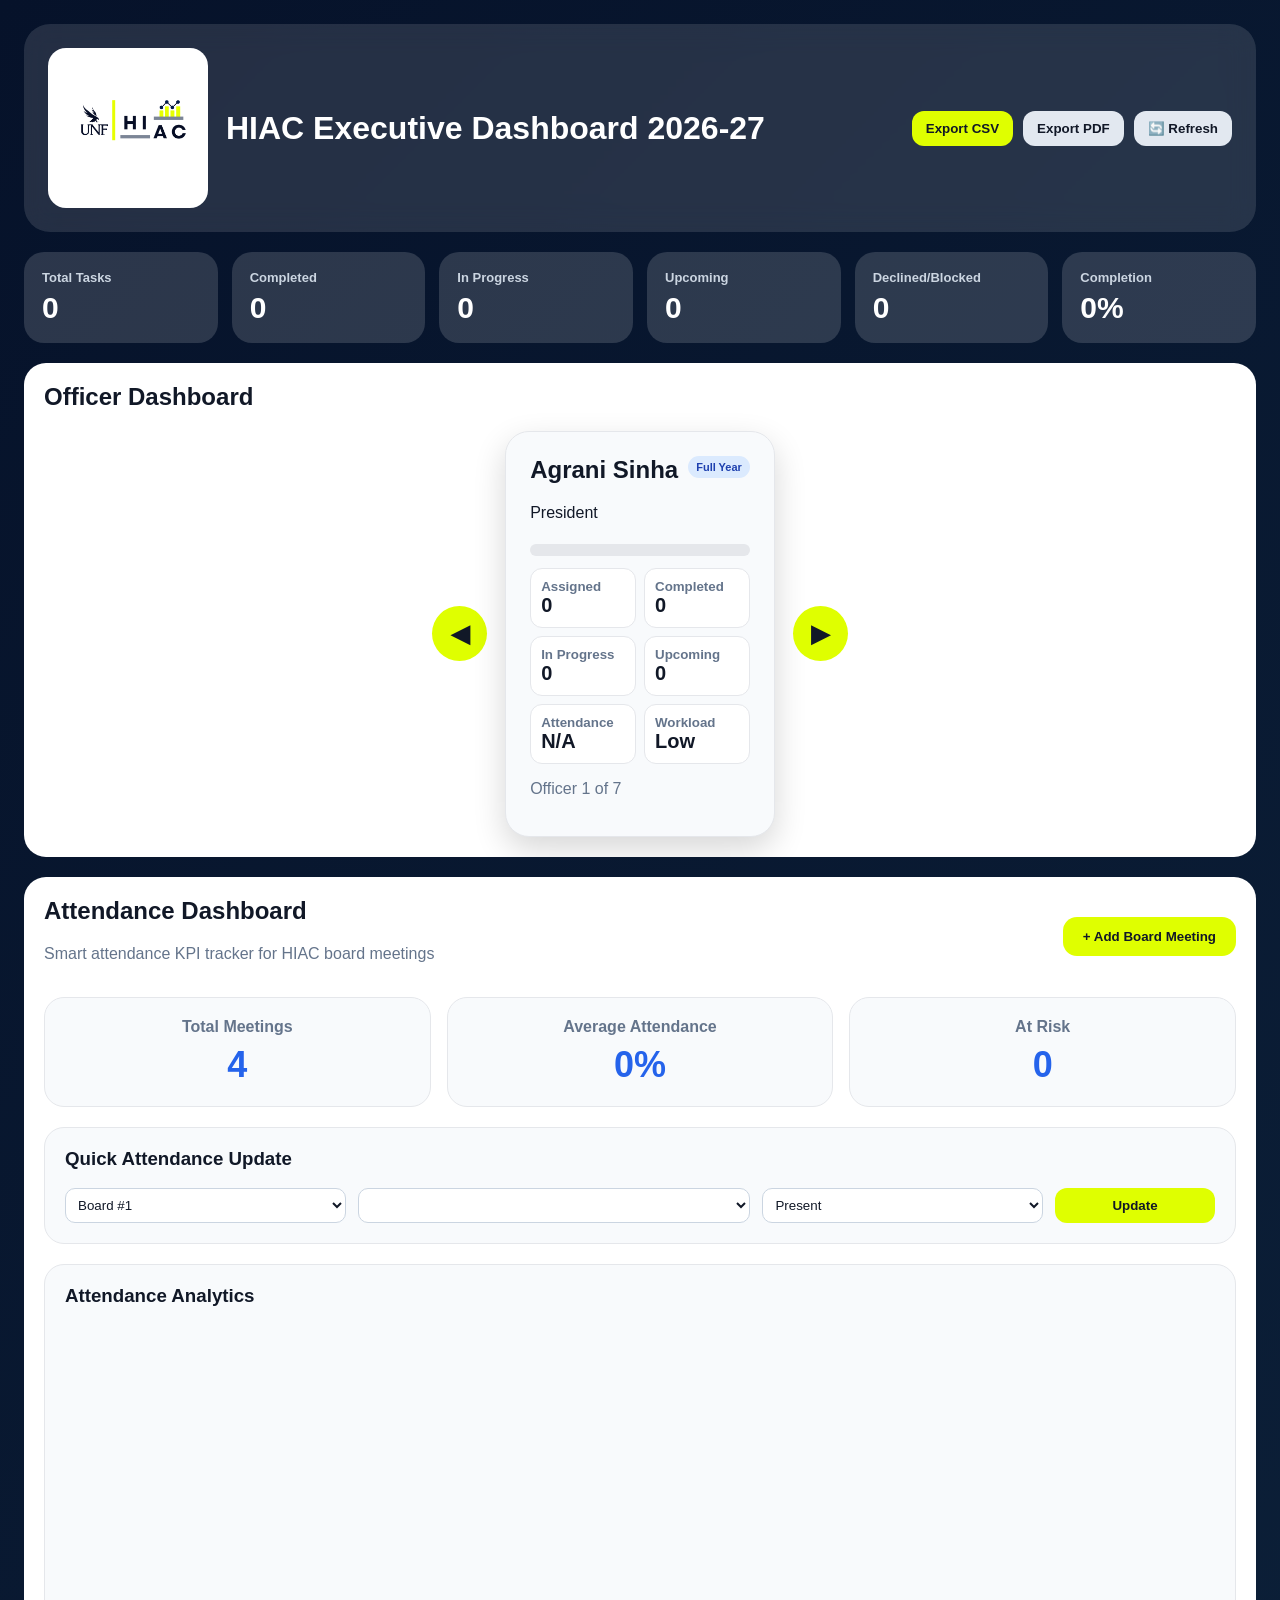
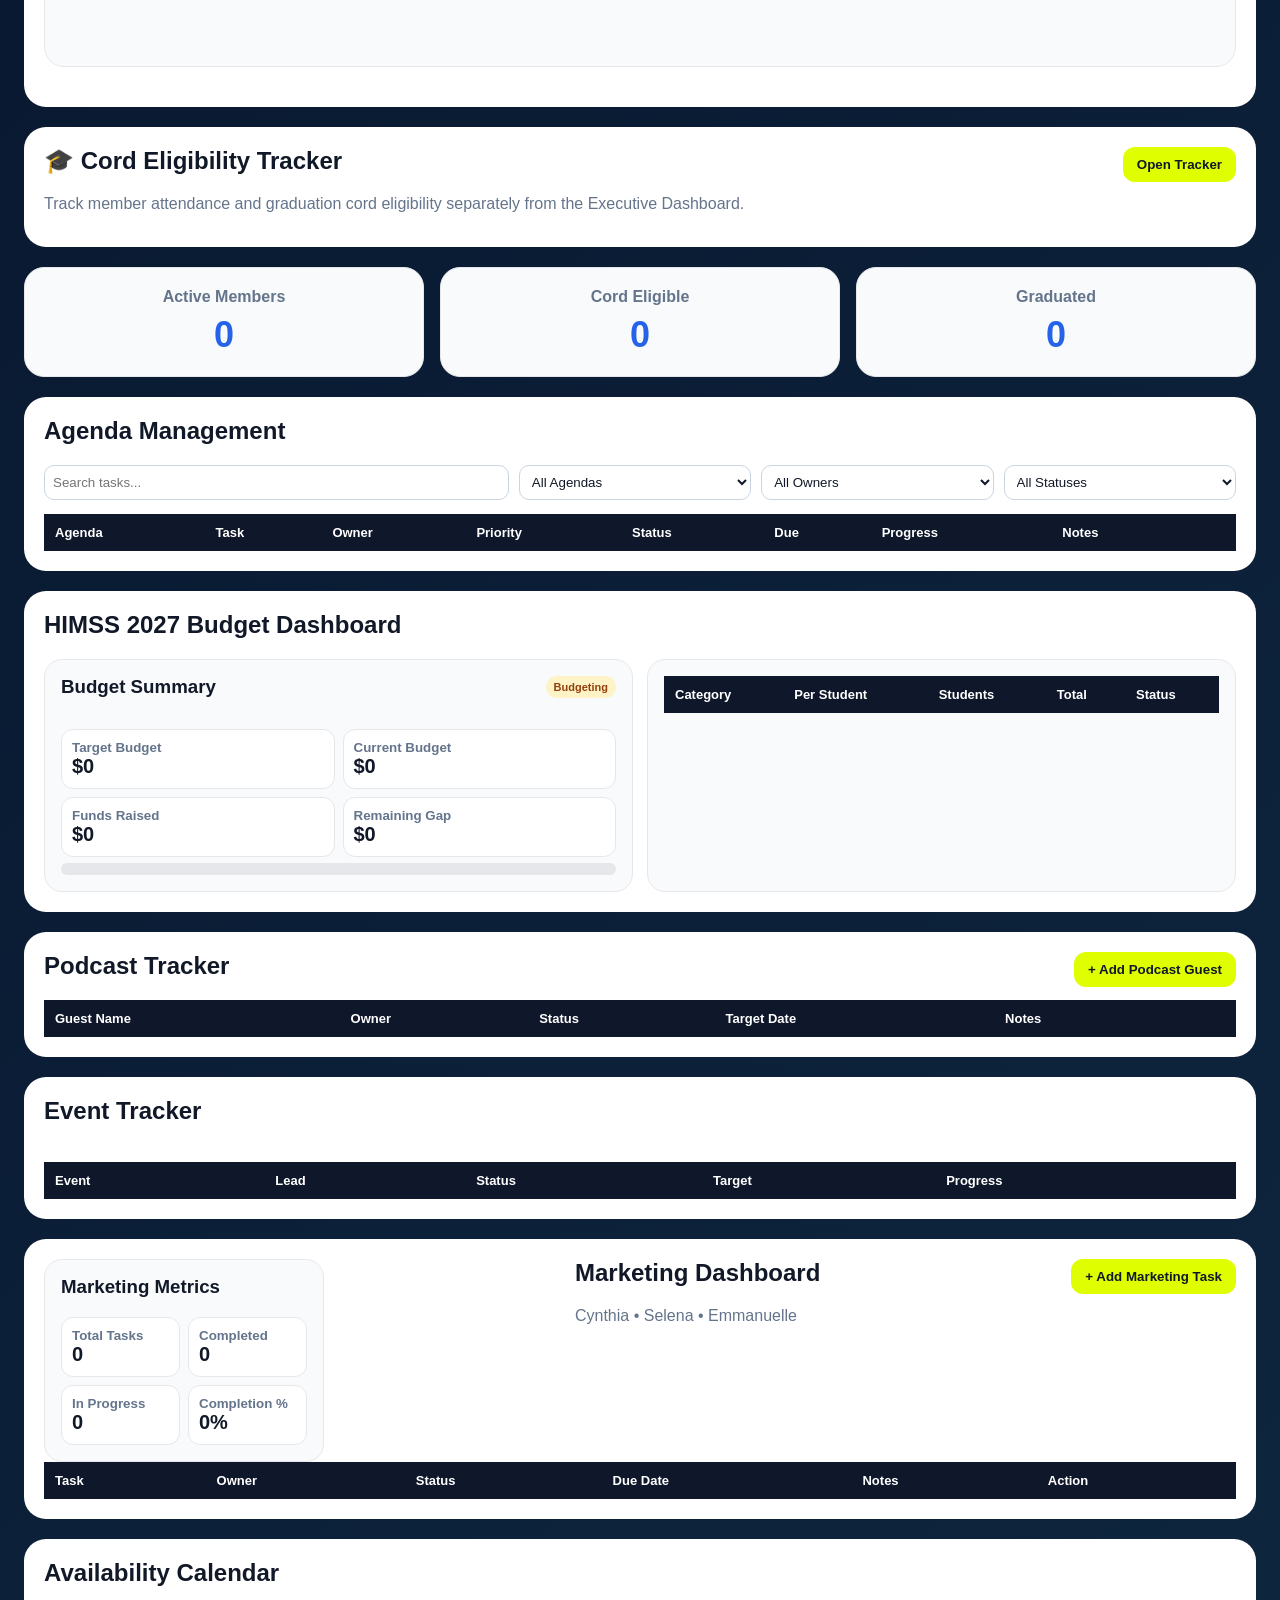
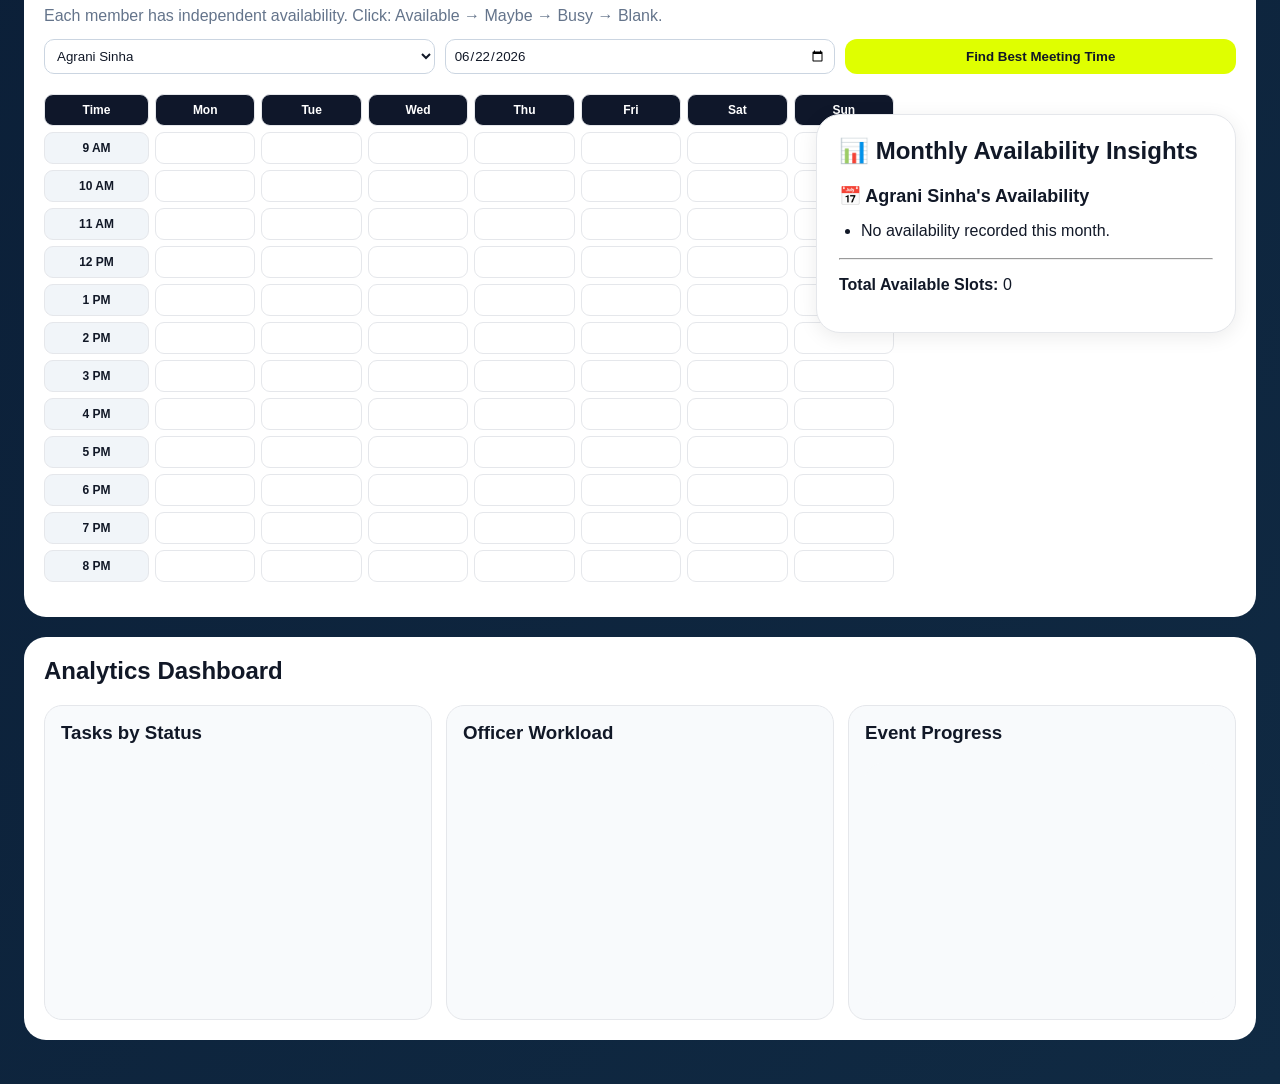
==== commit 4b47444e: "Update index.html" ====
--- a/index.html
+++ b/index.html
@@ -3270,89 +3270,18 @@
 
 if(!date.startsWith(selectedMonth)) return;
 
-if(!memberDates[person]){
-memberDates[person] = {};
-}
-
-if(!memberDates[person][date]){
-memberDates[person][date] = {
+if(!memberDates[date]){
+memberDates[date] = {
 day:day,
 times:[]
 };
 }
 
-memberDates[person][date].times.push(time);
-
-
+memberDates[date].times.push(time);
 
 });
 
 let html = `
-<h4>📅 Availability Updates This Month</h4>
-<ul>
-`;
-
-const people =
-Object.keys(memberDates)
-.sort();
-
-if(people.length === 0){
-
-html += `
-<li>No availability has been marked for this month yet.</li>
-`;
-
-}else{
-
-people.forEach(person=>{
-
-html += `
-<li>
-<b>${person}</b> marked availability on:
-<ul>
-`;
-
-const dates =
-Object.keys(memberDates[person])
-.sort();
-
-dates.forEach(date=>{
-
-const info =
-memberDates[person][date];
-
-const times =
-info.times.sort(
-(a,b)=>
-parseTime(a)-parseTime(b)
-);
-
-const firstTime =
-times[0];
-
-const lastTime =
-times[times.length-1];
-
-html += `
-<li>
-${formatDateLabel(date)}
-(${firstTime}${firstTime!==lastTime ? "–"+lastTime : ""})
-</li>
-`;
-
-});
-
-html += `
-</ul>
-</li>
-`;
-
-});
-}
-
-html += `
-</ul>
-html = `
 <h4>
 📅 ${selectedPerson}'s Availability
 </h4>
@@ -3360,9 +3289,7 @@
 `;
 
 const dates =
-Object.keys(
-memberDates[selectedPerson] || {}
-).sort();
+Object.keys(memberDates).sort();
 
 if(!dates.length){
 
@@ -3377,7 +3304,7 @@
 dates.forEach(date=>{
 
 const info =
-memberDates[selectedPerson][date];
+memberDates[date];
 
 const times =
 info.times.sort(
@@ -3392,11 +3319,14 @@
 
 html += `
 <li>
-<b>${formatDateLabel(date)}</b><br>
+<b>${formatDateLabel(date)}</b>
+<br>
+${info.day},
 ${firstTime}
 ${firstTime!==lastTime ? " – "+lastTime : ""}
 </li>
 `;
+
 });
 
 }
@@ -3408,21 +3338,17 @@
 const totalSlots =
 dates.reduce(
 (sum,date)=>
-sum +
-memberDates[selectedPerson][date]
-.times.length,
+sum + memberDates[date].times.length,
 0
 );
 
 html += `
-<hr style="
-margin:15px 0;
-">
-
-<b>
-Total Available Slots:
-</b>
+<hr style="margin:15px 0;">
+
+<p>
+<b>Total Available Slots:</b>
 ${totalSlots}
+</p>
 `;
 
 availabilitySummary.innerHTML =
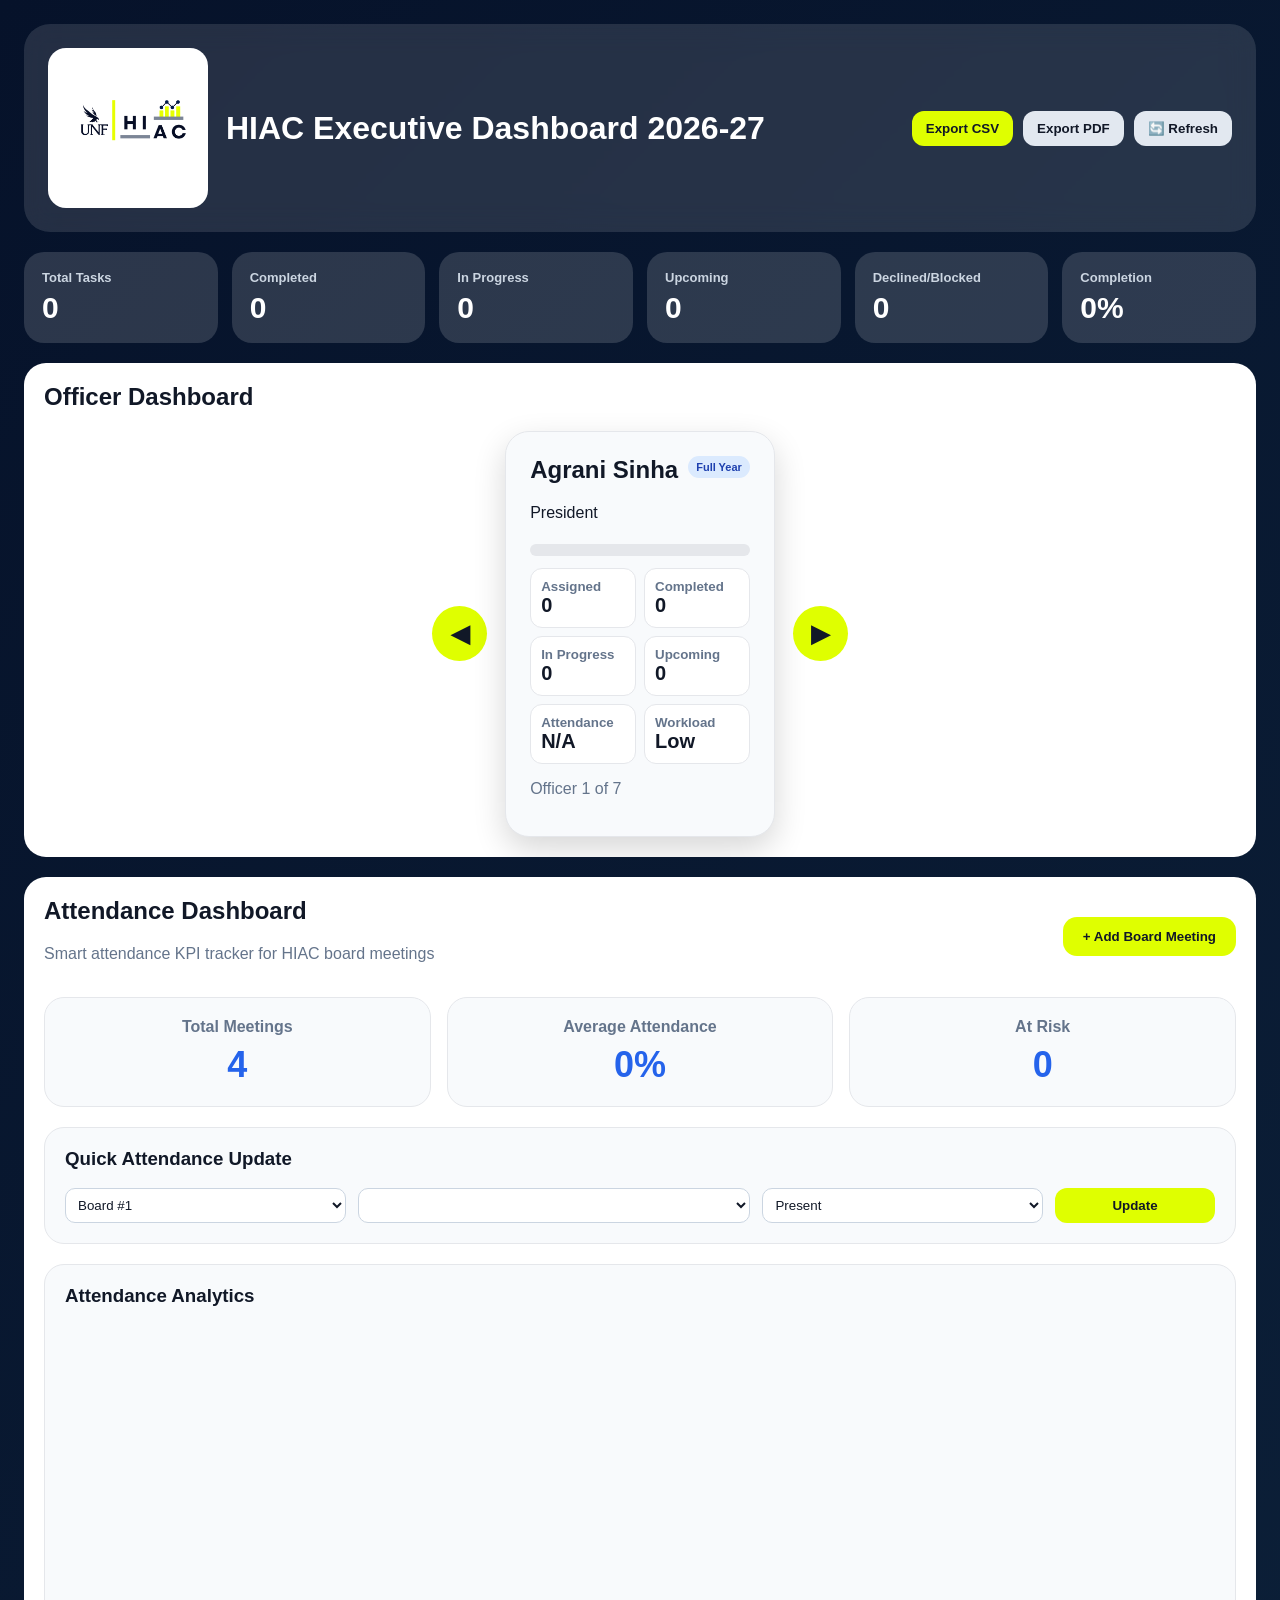
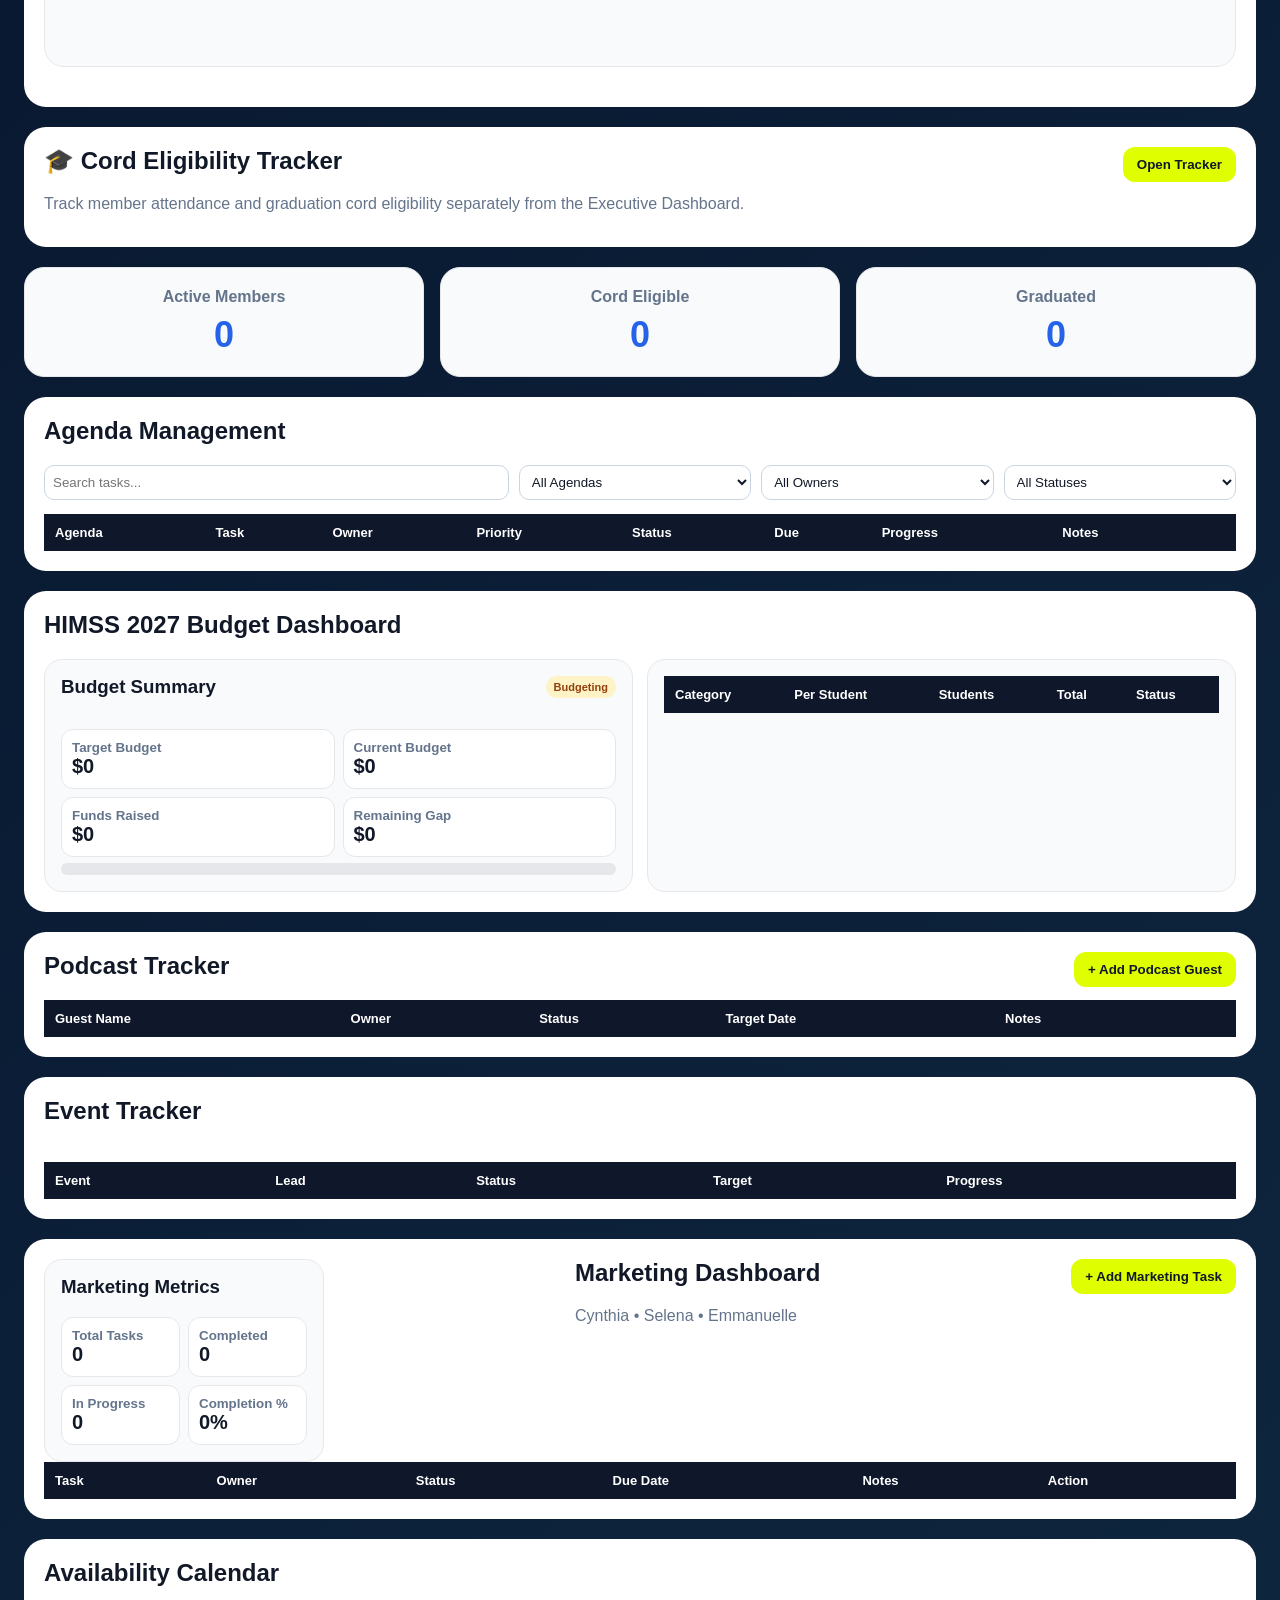
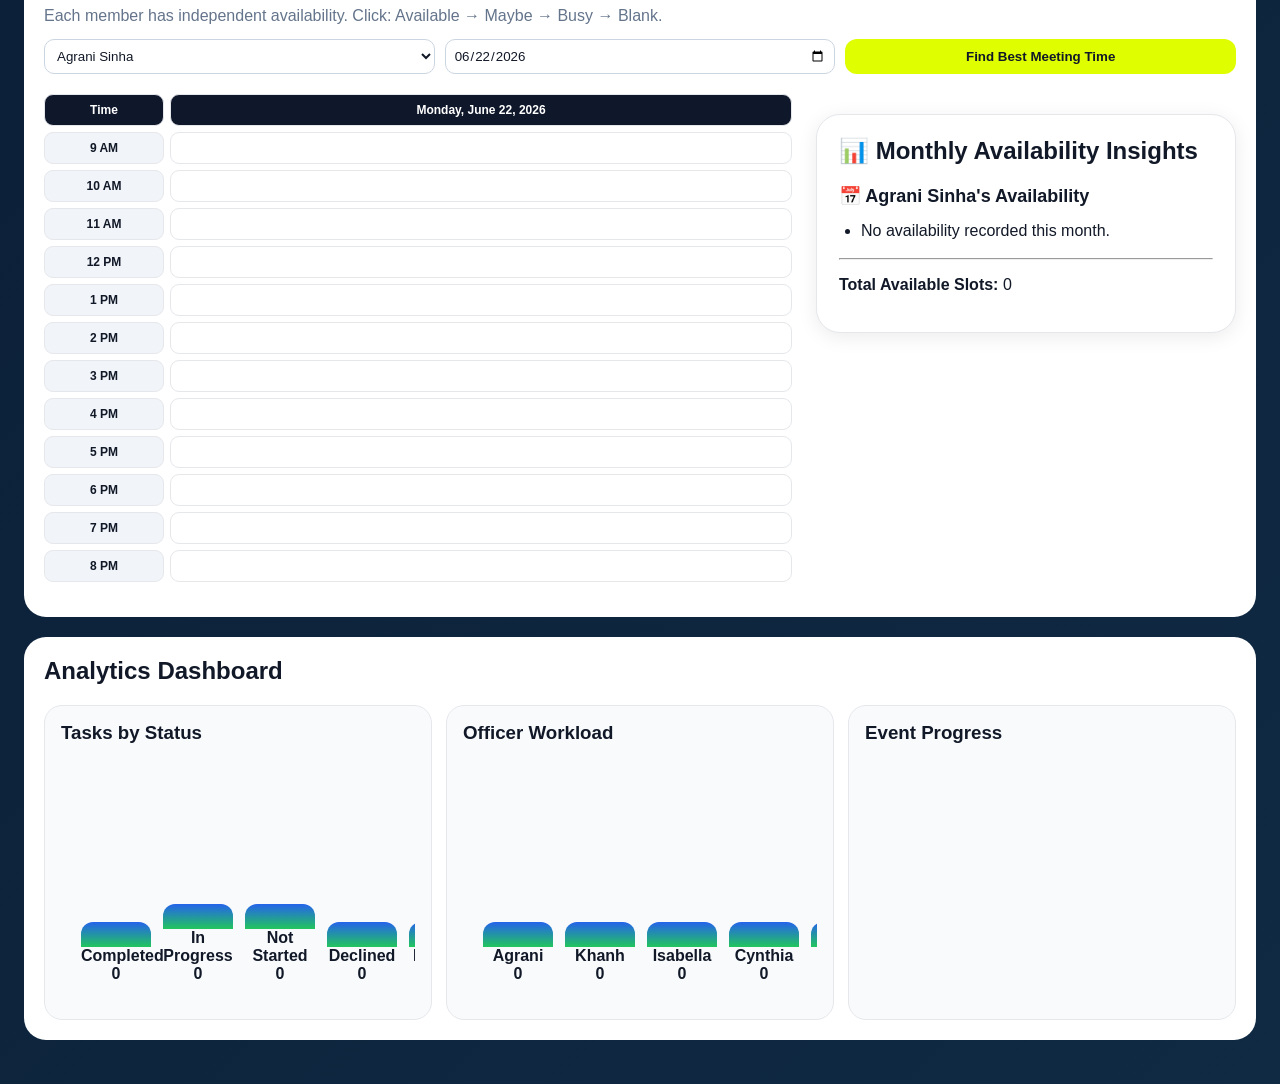
==== commit 8f2f1396: "Update index.html" ====
--- a/index.html
+++ b/index.html
@@ -3210,28 +3210,116 @@
 }
 
 function renderSchedule(){
-let person=availabilityPerson.value||"Agrani Sinha";
-let week=scheduleWeek.value||"2026-06-22";
-let days=["Mon","Tue","Wed","Thu","Fri","Sat","Sun"];
-let times=["9 AM","10 AM","11 AM","12 PM","1 PM","2 PM","3 PM","4 PM","5 PM","6 PM","7 PM","8 PM"];
-scheduleGrid.innerHTML='<div class="day">Time</div>'+days.map(d=>`<div class="day">${d}</div>`).join("");
-times.forEach(t=>{
-scheduleGrid.innerHTML+=`<div class="time">${t}</div>`;
-days.forEach(d=>{
-let key =
-person +
-"_" +
-week +
-"_" +
-d +
-"_" +
-t;
-let state=schedule[key]||"";
-let label=state==="yes"?"YES":state==="maybe"?"MAYBE":state==="no"?"BUSY":"";
-scheduleGrid.innerHTML+=`<div class="slot ${state}" onclick="toggleSlot('${key}')">${label}</div>`;
-});
-});
-renderAvailabilitySummary();
+
+    const person =
+        availabilityPerson.value || "Agrani Sinha";
+
+    const selectedDate =
+        scheduleWeek.value || "2026-06-22";
+
+    const selectedDay =
+        new Date(selectedDate + "T00:00:00")
+        .toLocaleDateString(
+            "en-US",
+            {
+                weekday:"short"
+            }
+        );
+
+    const prettyDate =
+        new Date(selectedDate + "T00:00:00")
+        .toLocaleDateString(
+            "en-US",
+            {
+                weekday:"long",
+                month:"long",
+                day:"numeric",
+                year:"numeric"
+            }
+        );
+
+    const times=[
+        "9 AM",
+        "10 AM",
+        "11 AM",
+        "12 PM",
+        "1 PM",
+        "2 PM",
+        "3 PM",
+        "4 PM",
+        "5 PM",
+        "6 PM",
+        "7 PM",
+        "8 PM"
+    ];
+
+    const grid =
+        document.getElementById("scheduleGrid");
+
+    grid.innerHTML="";
+
+    // Only TWO columns:
+    // Time | Selected Date
+
+    grid.style.display="grid";
+    grid.style.gridTemplateColumns="120px 1fr";
+    grid.style.width="100%";
+    grid.style.minWidth="420px";
+
+    grid.innerHTML+=`
+        <div class="day">
+            Time
+        </div>
+
+        <div class="day">
+            ${prettyDate}
+        </div>
+    `;
+
+    times.forEach(time=>{
+
+        const key=
+            person+
+            "_" +
+            selectedDate+
+            "_" +
+            selectedDay+
+            "_" +
+            time;
+
+        const state=
+            schedule[key] || "";
+
+        let label="";
+
+        if(state==="yes")
+            label="✅ Available";
+
+        else if(state==="maybe")
+            label="🟡 Maybe";
+
+        else if(state==="no")
+            label="🔴 Busy";
+
+        grid.innerHTML+=`
+
+            <div class="time">
+                ${time}
+            </div>
+
+            <div
+                class="slot ${state}"
+                onclick="toggleSlot('${key}')"
+            >
+                ${label}
+            </div>
+
+        `;
+
+    });
+
+    renderAvailabilitySummary();
+
 }
 function renderAvailabilitySummary(){
 
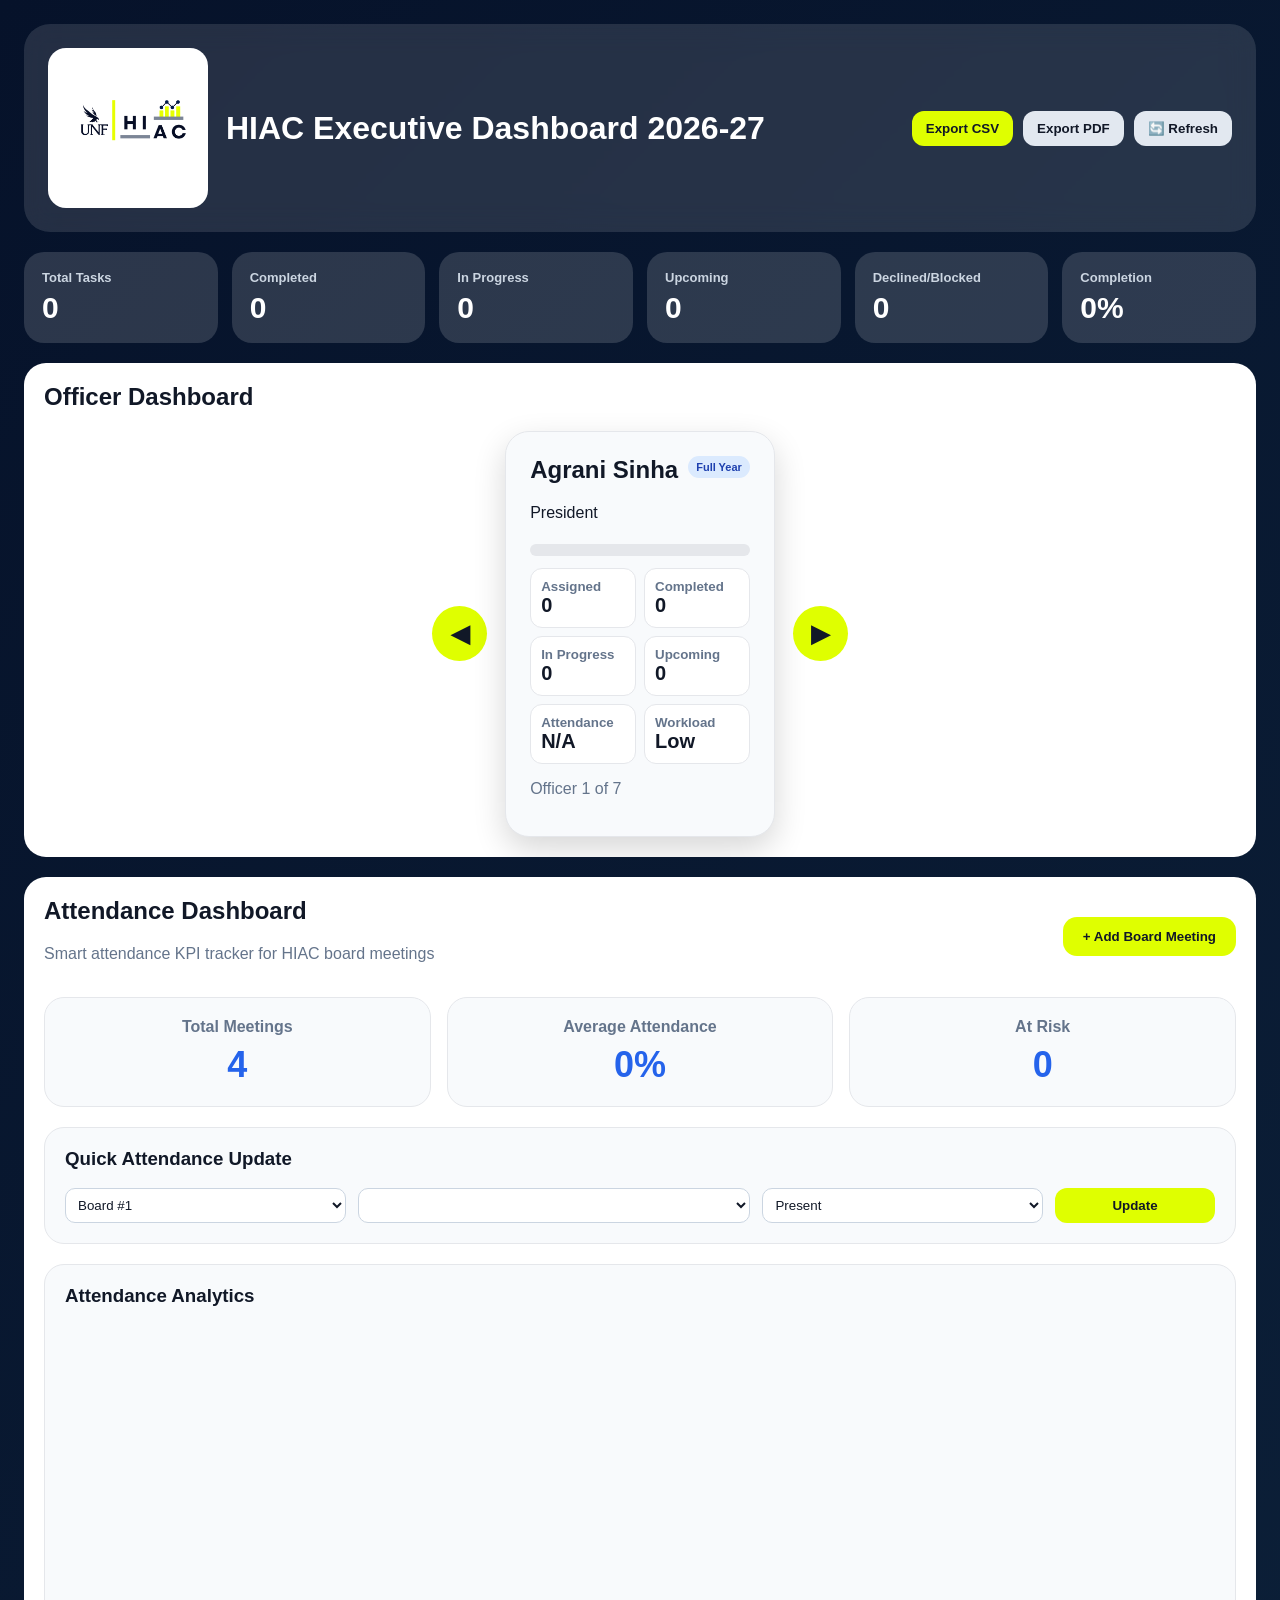
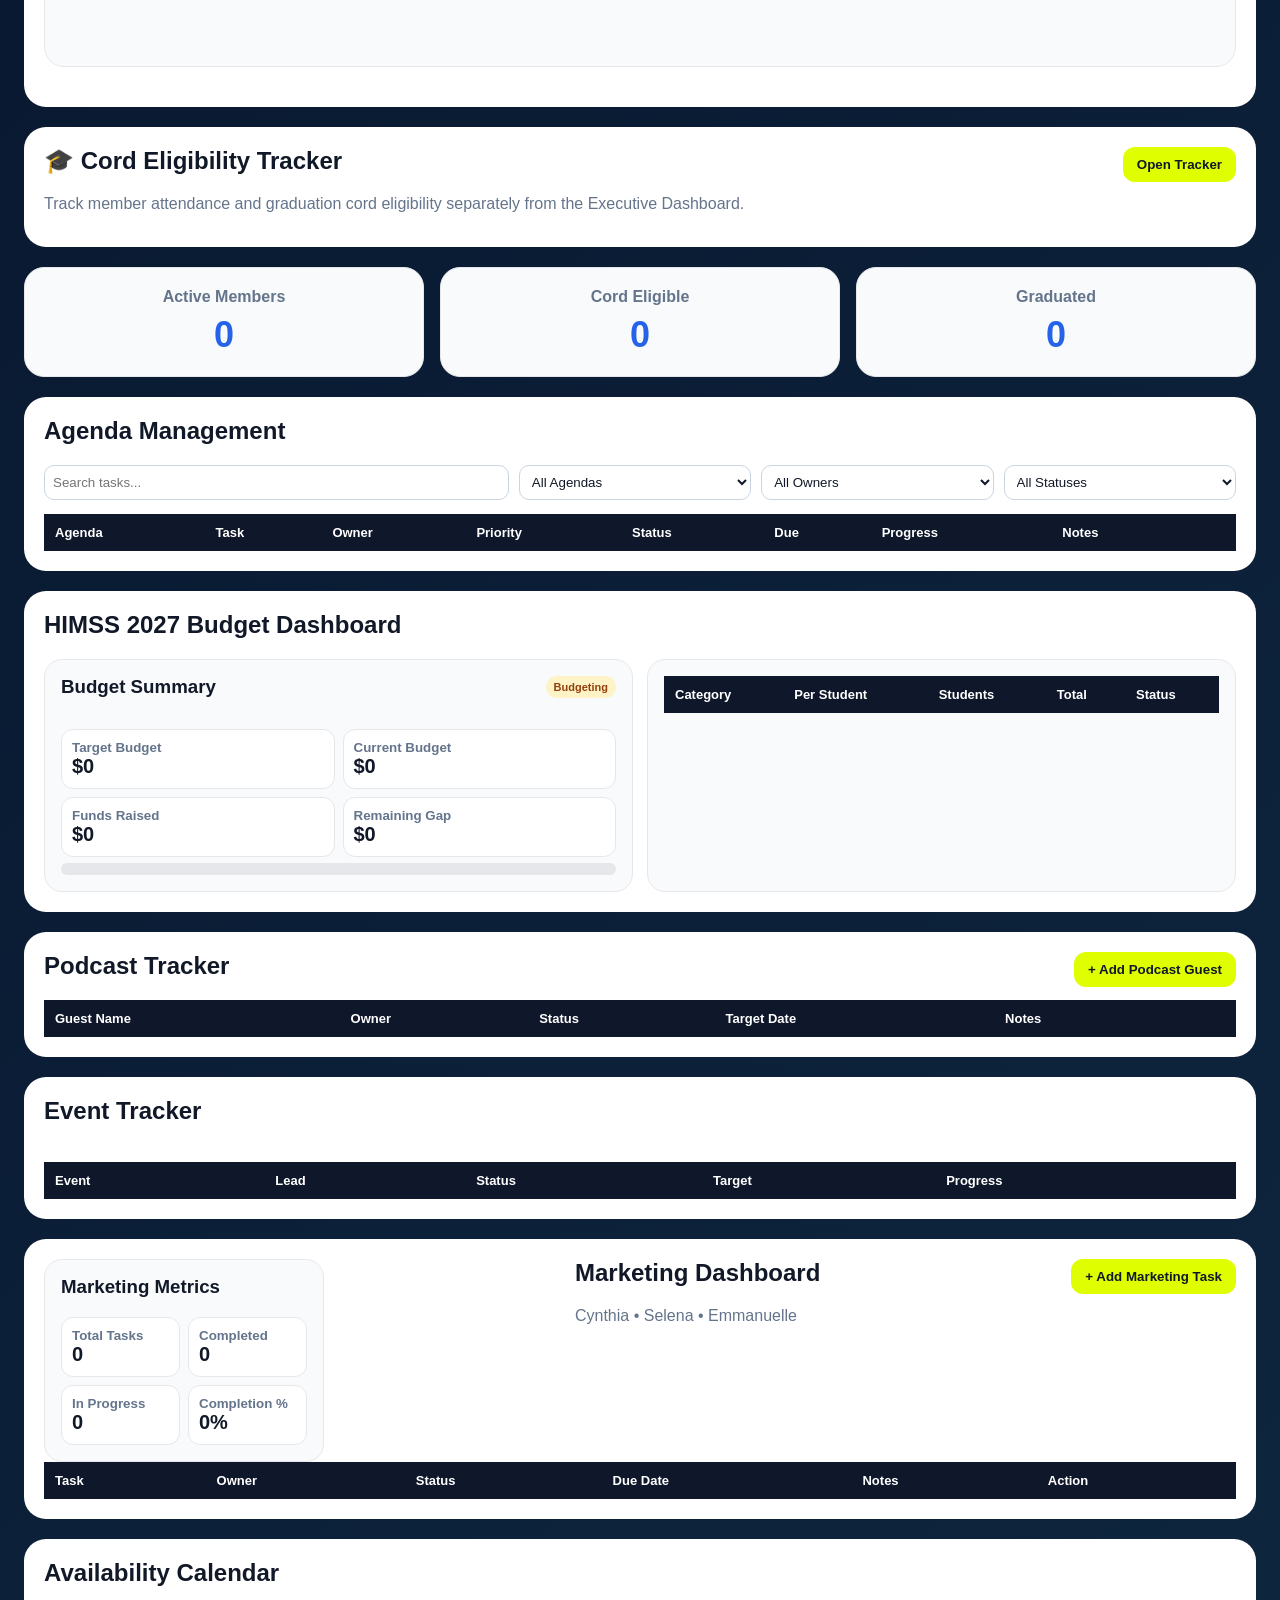
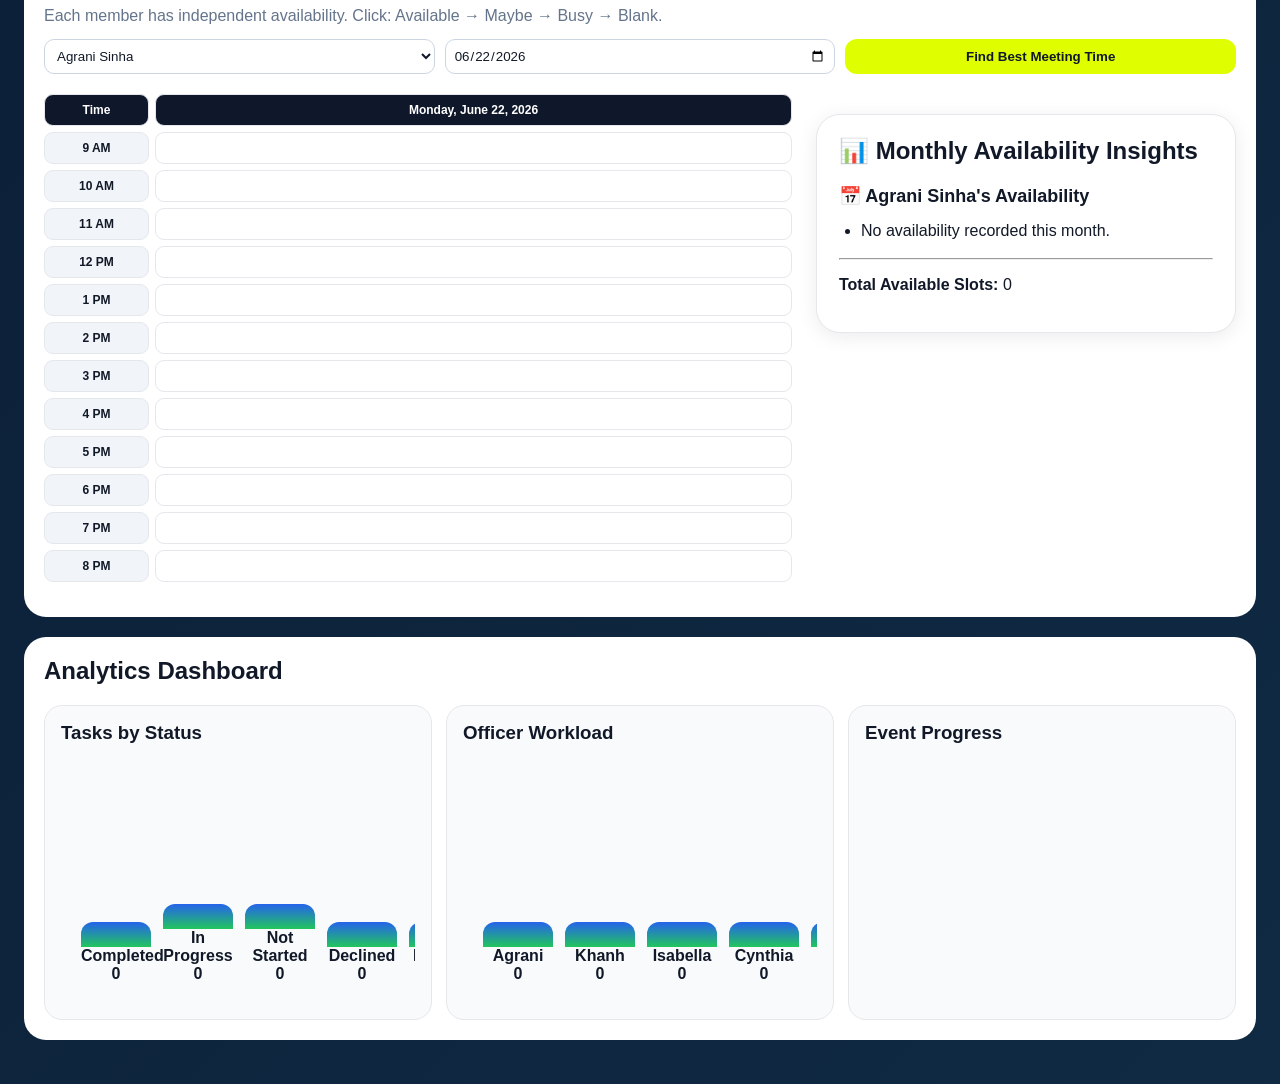
==== commit ee3e5936: "Update index.html" ====
--- a/index.html
+++ b/index.html
@@ -3219,24 +3219,18 @@
 
     const selectedDay =
         new Date(selectedDate + "T00:00:00")
-        .toLocaleDateString(
-            "en-US",
-            {
+            .toLocaleDateString("en-US",{
                 weekday:"short"
-            }
-        );
-
-    const prettyDate =
+            });
+
+    const fullDate =
         new Date(selectedDate + "T00:00:00")
-        .toLocaleDateString(
-            "en-US",
-            {
+            .toLocaleDateString("en-US",{
                 weekday:"long",
                 month:"long",
                 day:"numeric",
                 year:"numeric"
-            }
-        );
+            });
 
     const times=[
         "9 AM",
@@ -3253,56 +3247,42 @@
         "8 PM"
     ];
 
-    const grid =
-        document.getElementById("scheduleGrid");
-
-    grid.innerHTML="";
-
-    // Only TWO columns:
-    // Time | Selected Date
-
-    grid.style.display="grid";
-    grid.style.gridTemplateColumns="120px 1fr";
-    grid.style.width="100%";
-    grid.style.minWidth="420px";
-
-    grid.innerHTML+=`
-        <div class="day">
-            Time
-        </div>
-
-        <div class="day">
-            ${prettyDate}
-        </div>
+    scheduleGrid.style.gridTemplateColumns="105px 1fr";
+    scheduleGrid.style.width="100%";
+    scheduleGrid.style.minWidth="420px";
+
+    scheduleGrid.innerHTML="";
+
+    scheduleGrid.innerHTML += `
+        <div class="day">Time</div>
+        <div class="day">${fullDate}</div>
     `;
 
     times.forEach(time=>{
 
-        const key=
-            person+
+        const key =
+            person +
             "_" +
-            selectedDate+
+            selectedDate +
             "_" +
-            selectedDay+
+            selectedDay +
             "_" +
             time;
 
-        const state=
+        const state =
             schedule[key] || "";
 
-        let label="";
-
-        if(state==="yes")
-            label="✅ Available";
-
-        else if(state==="maybe")
-            label="🟡 Maybe";
-
-        else if(state==="no")
-            label="🔴 Busy";
-
-        grid.innerHTML+=`
-
+        // Keep EXACTLY the same labels as before
+        const label =
+            state==="yes"
+                ? "YES"
+                : state==="maybe"
+                ? "MAYBE"
+                : state==="no"
+                ? "BUSY"
+                : "";
+
+        scheduleGrid.innerHTML += `
             <div class="time">
                 ${time}
             </div>
@@ -3313,7 +3293,6 @@
             >
                 ${label}
             </div>
-
         `;
 
     });
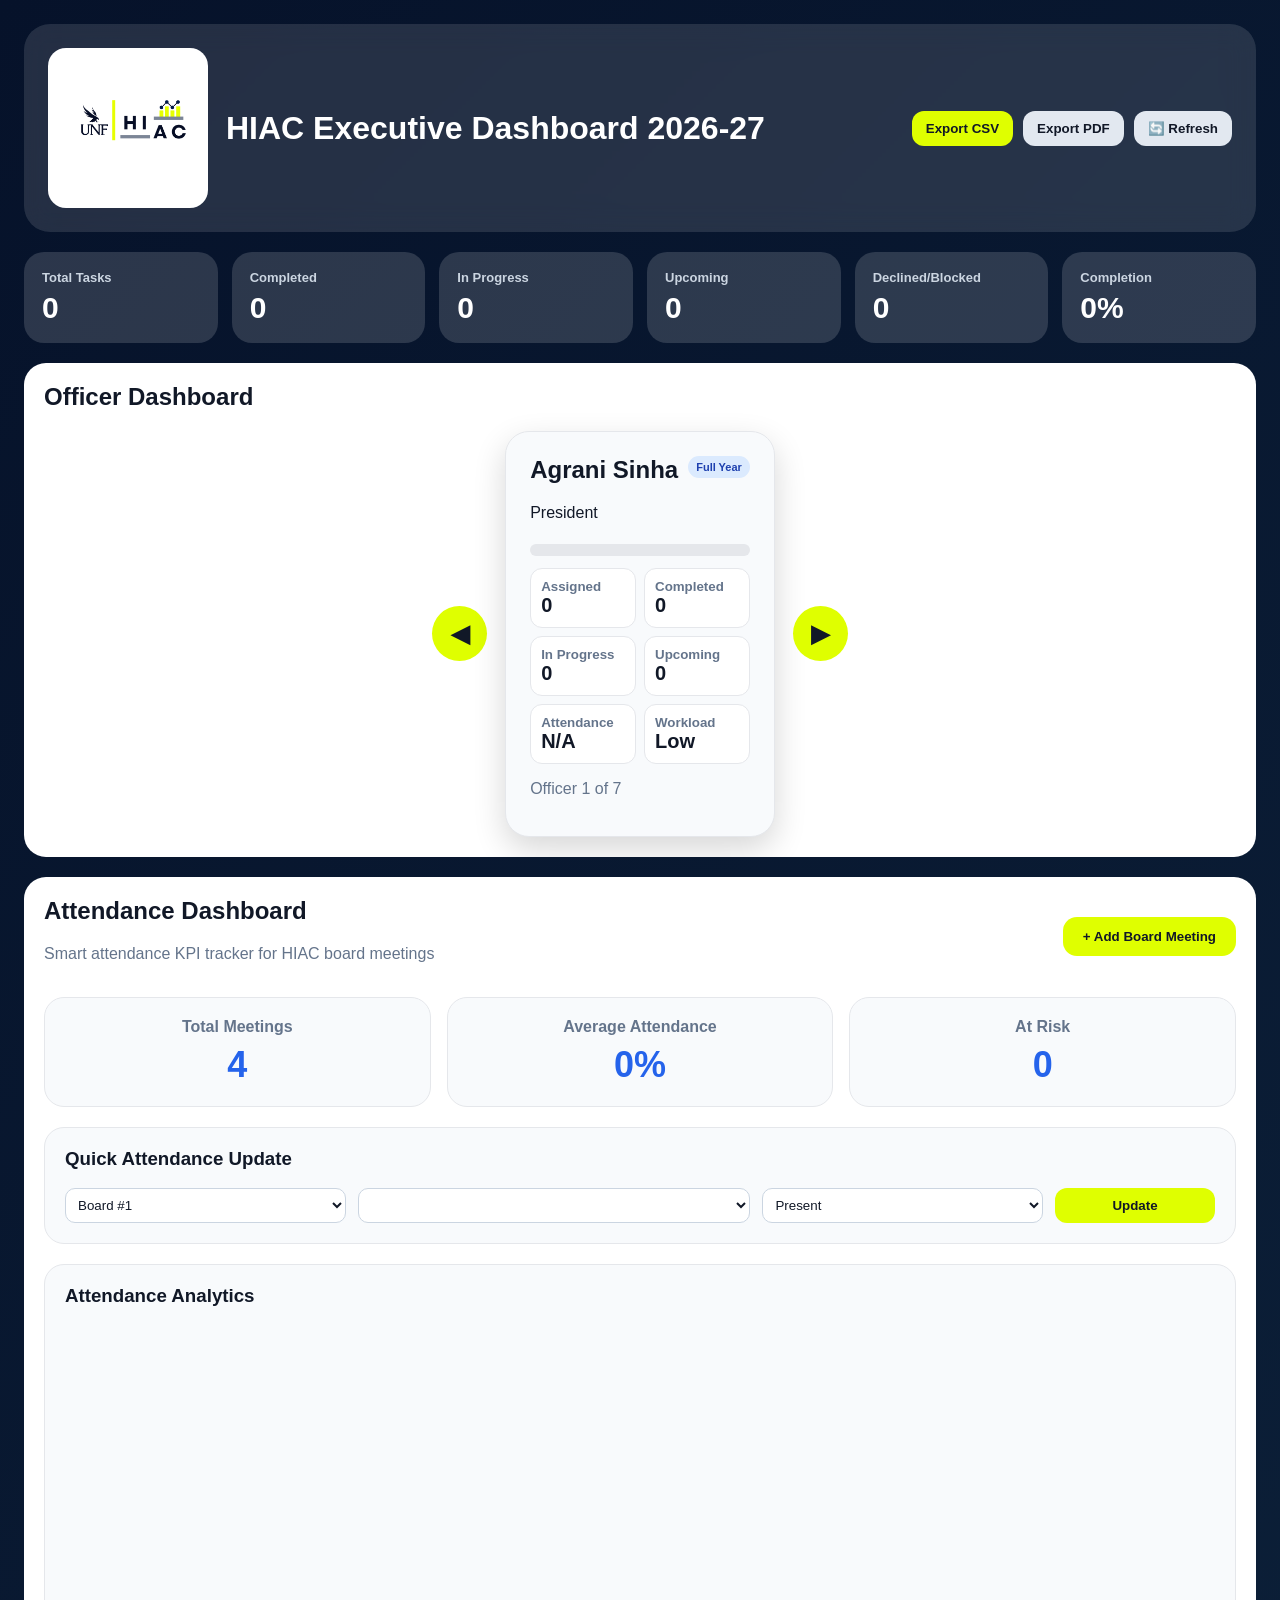
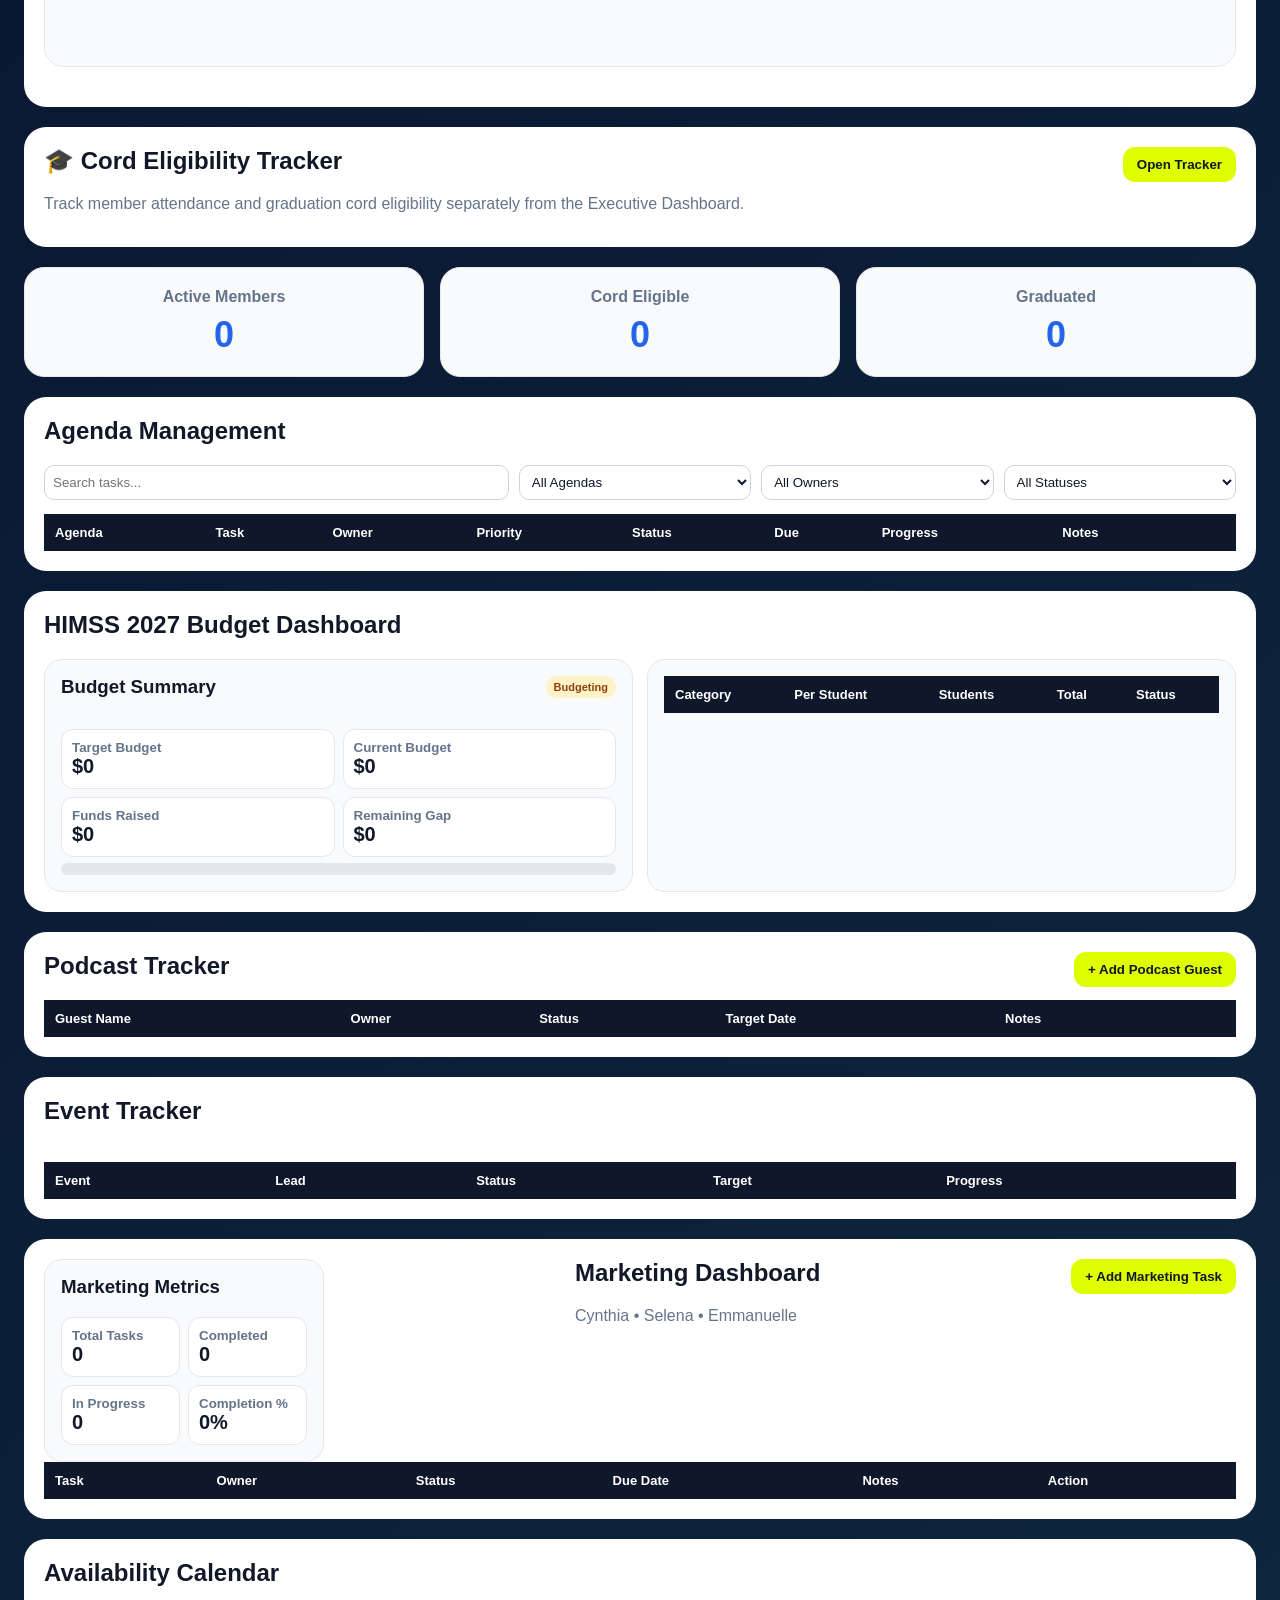
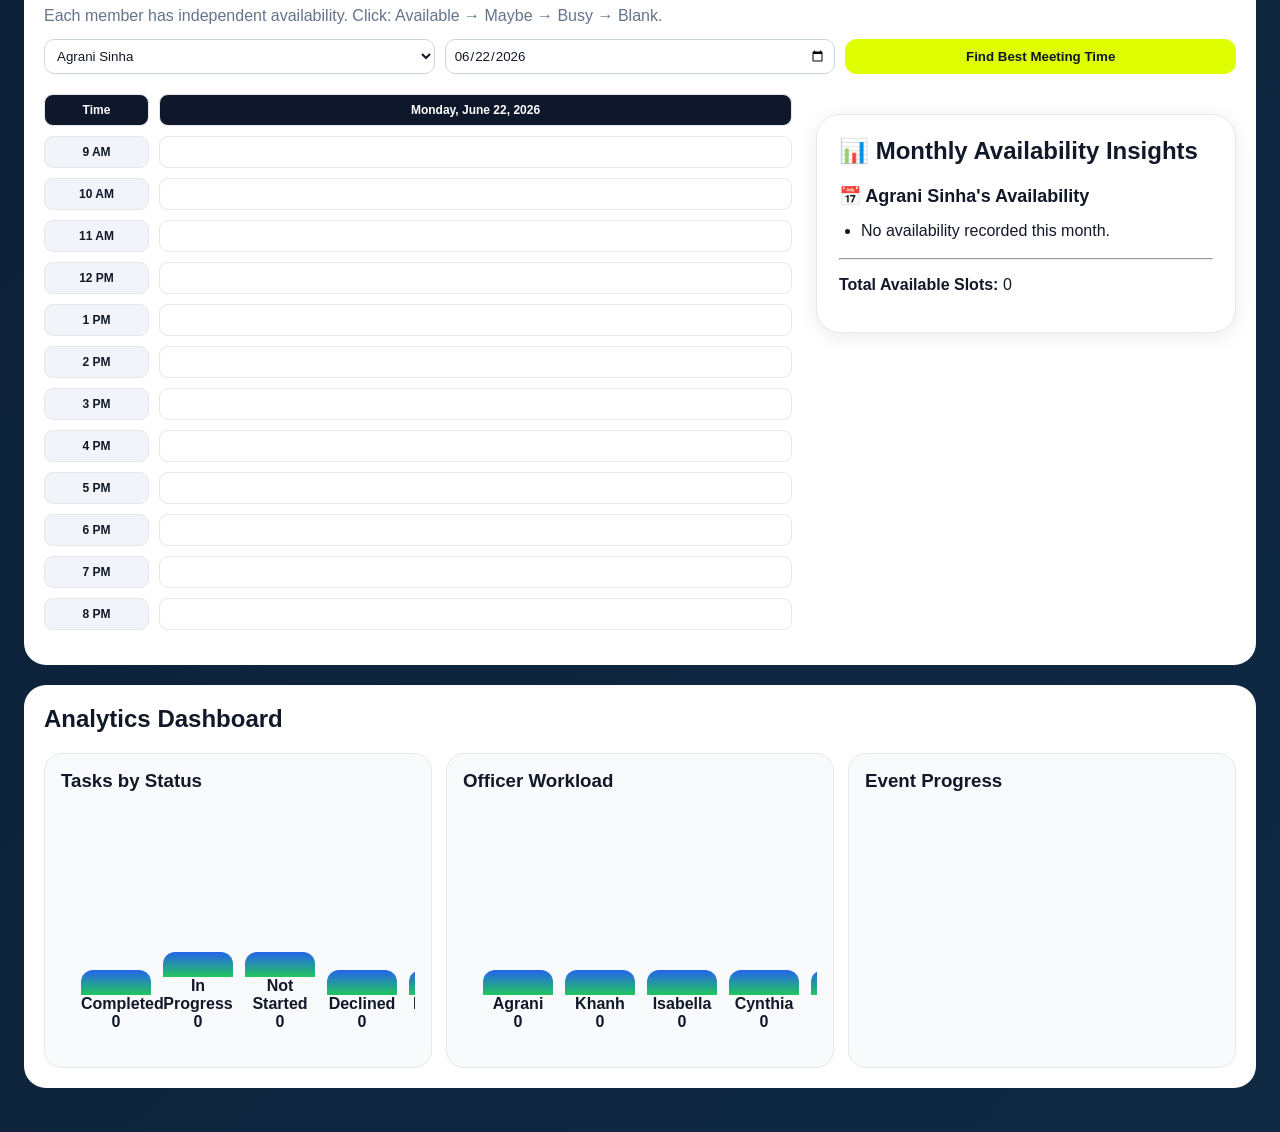
==== commit 9696bcbe: "Update index.html" ====
--- a/index.html
+++ b/index.html
@@ -471,12 +471,11 @@
 
 .schedule{
 display:grid;
-grid-template-columns:105px repeat(7,1fr);
-gap:6px;
-width:max-content;
-min-width:850px;
-}
-
+grid-template-columns:110px minmax(240px,1fr);
+gap:10px;
+width:100%;
+min-width:350px;
+}
 .day,
 .time,
 .slot{
